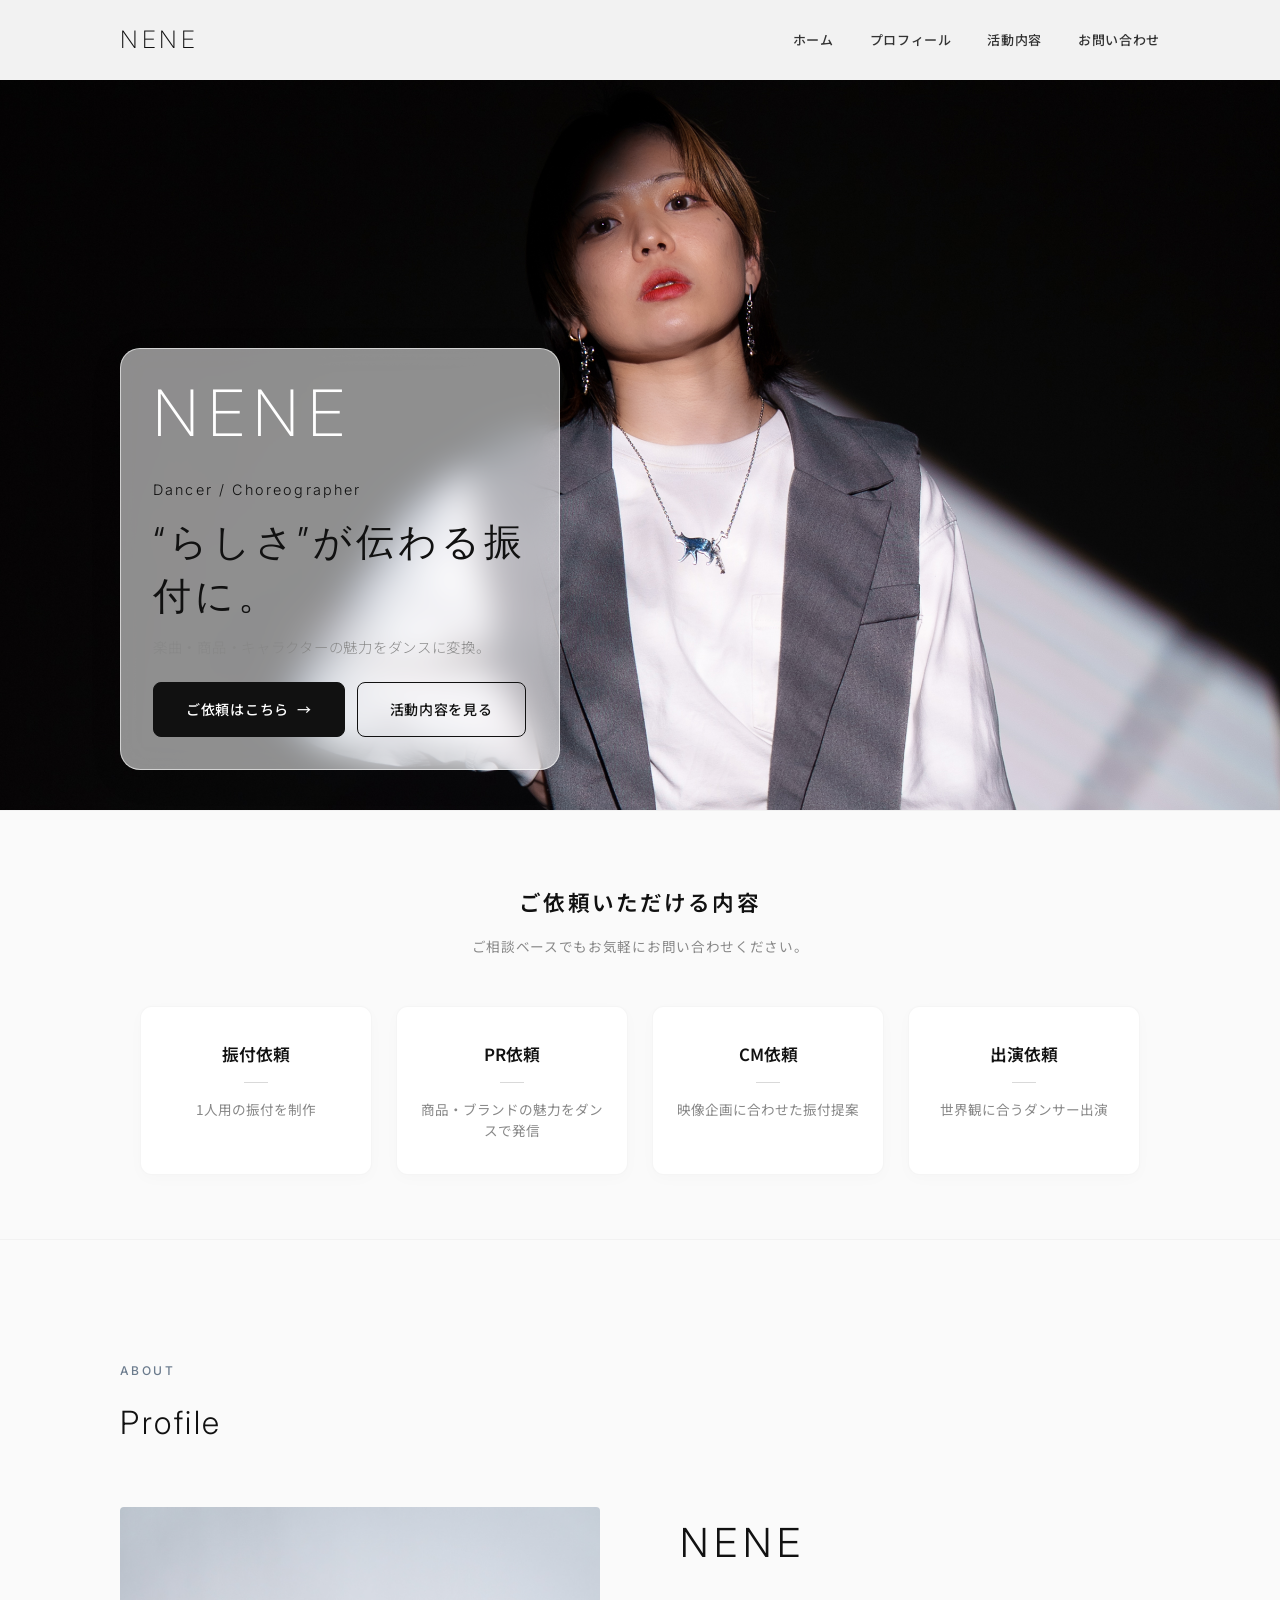
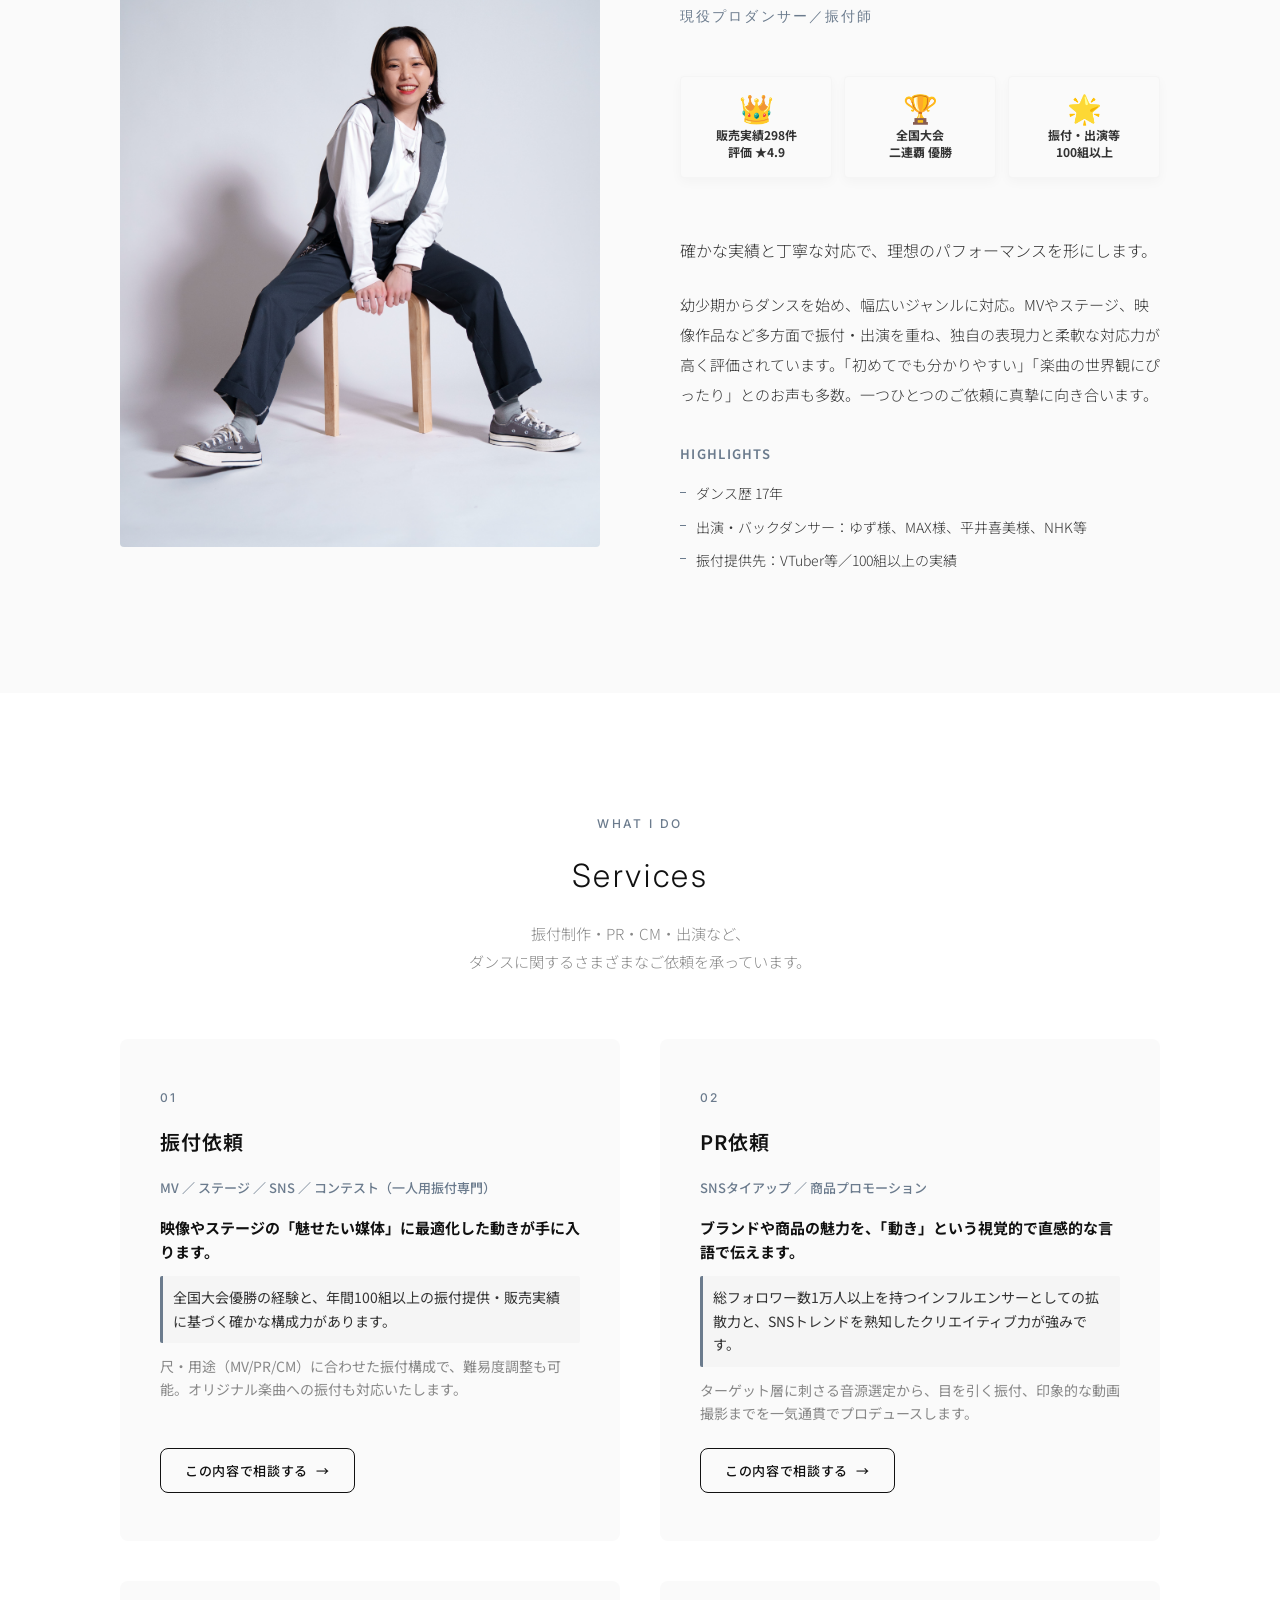
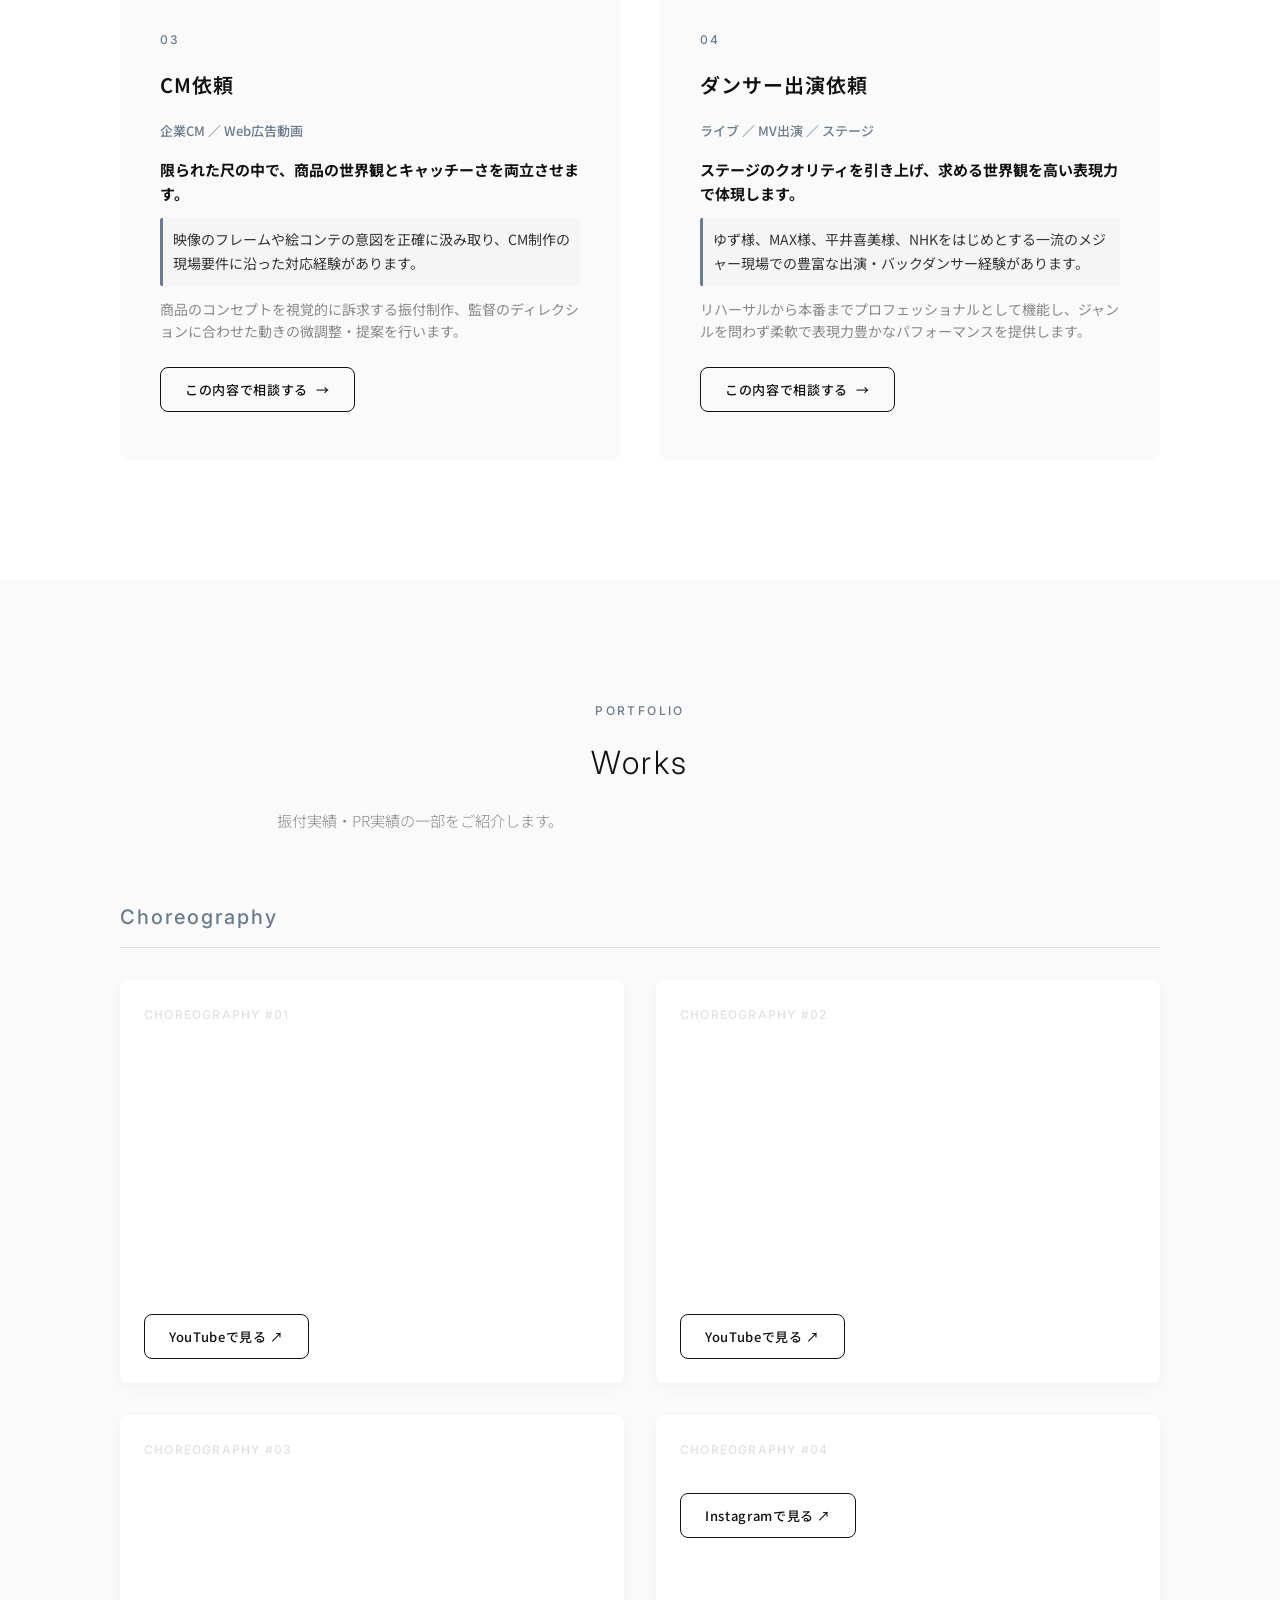
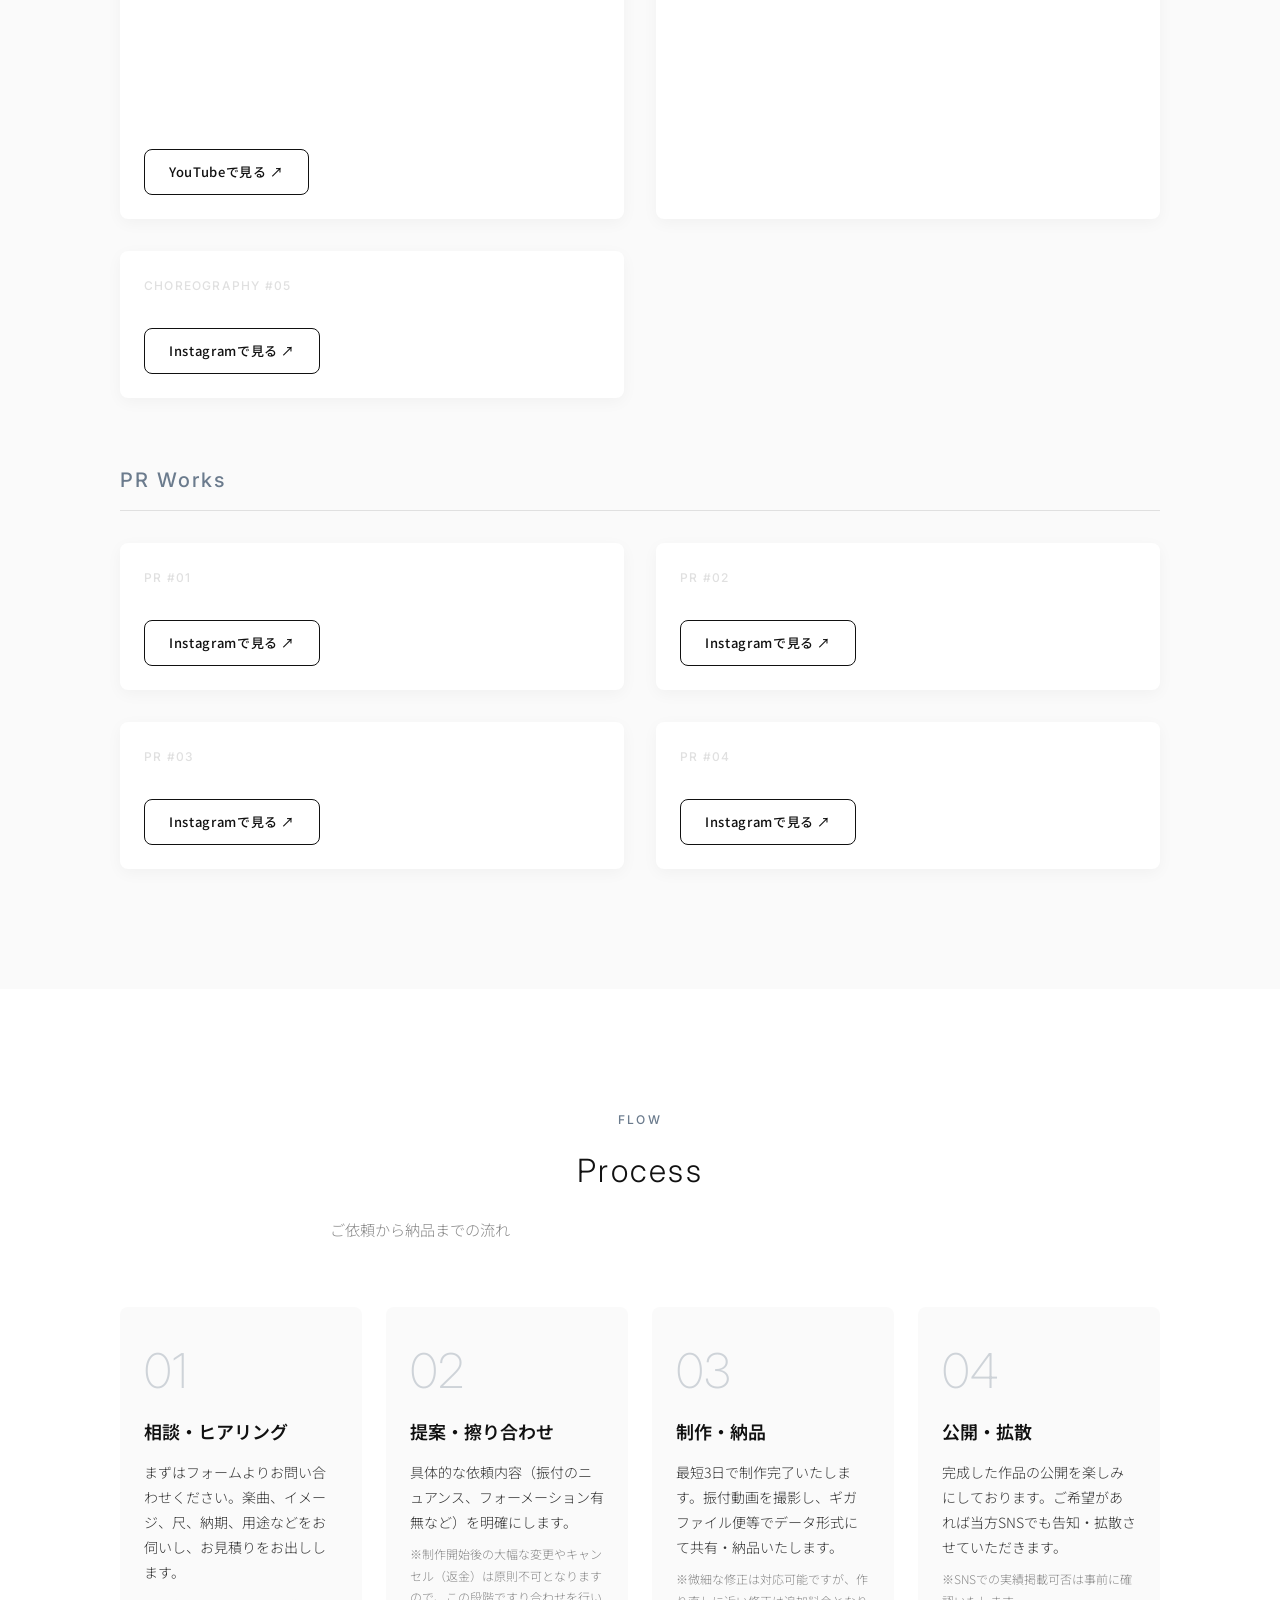
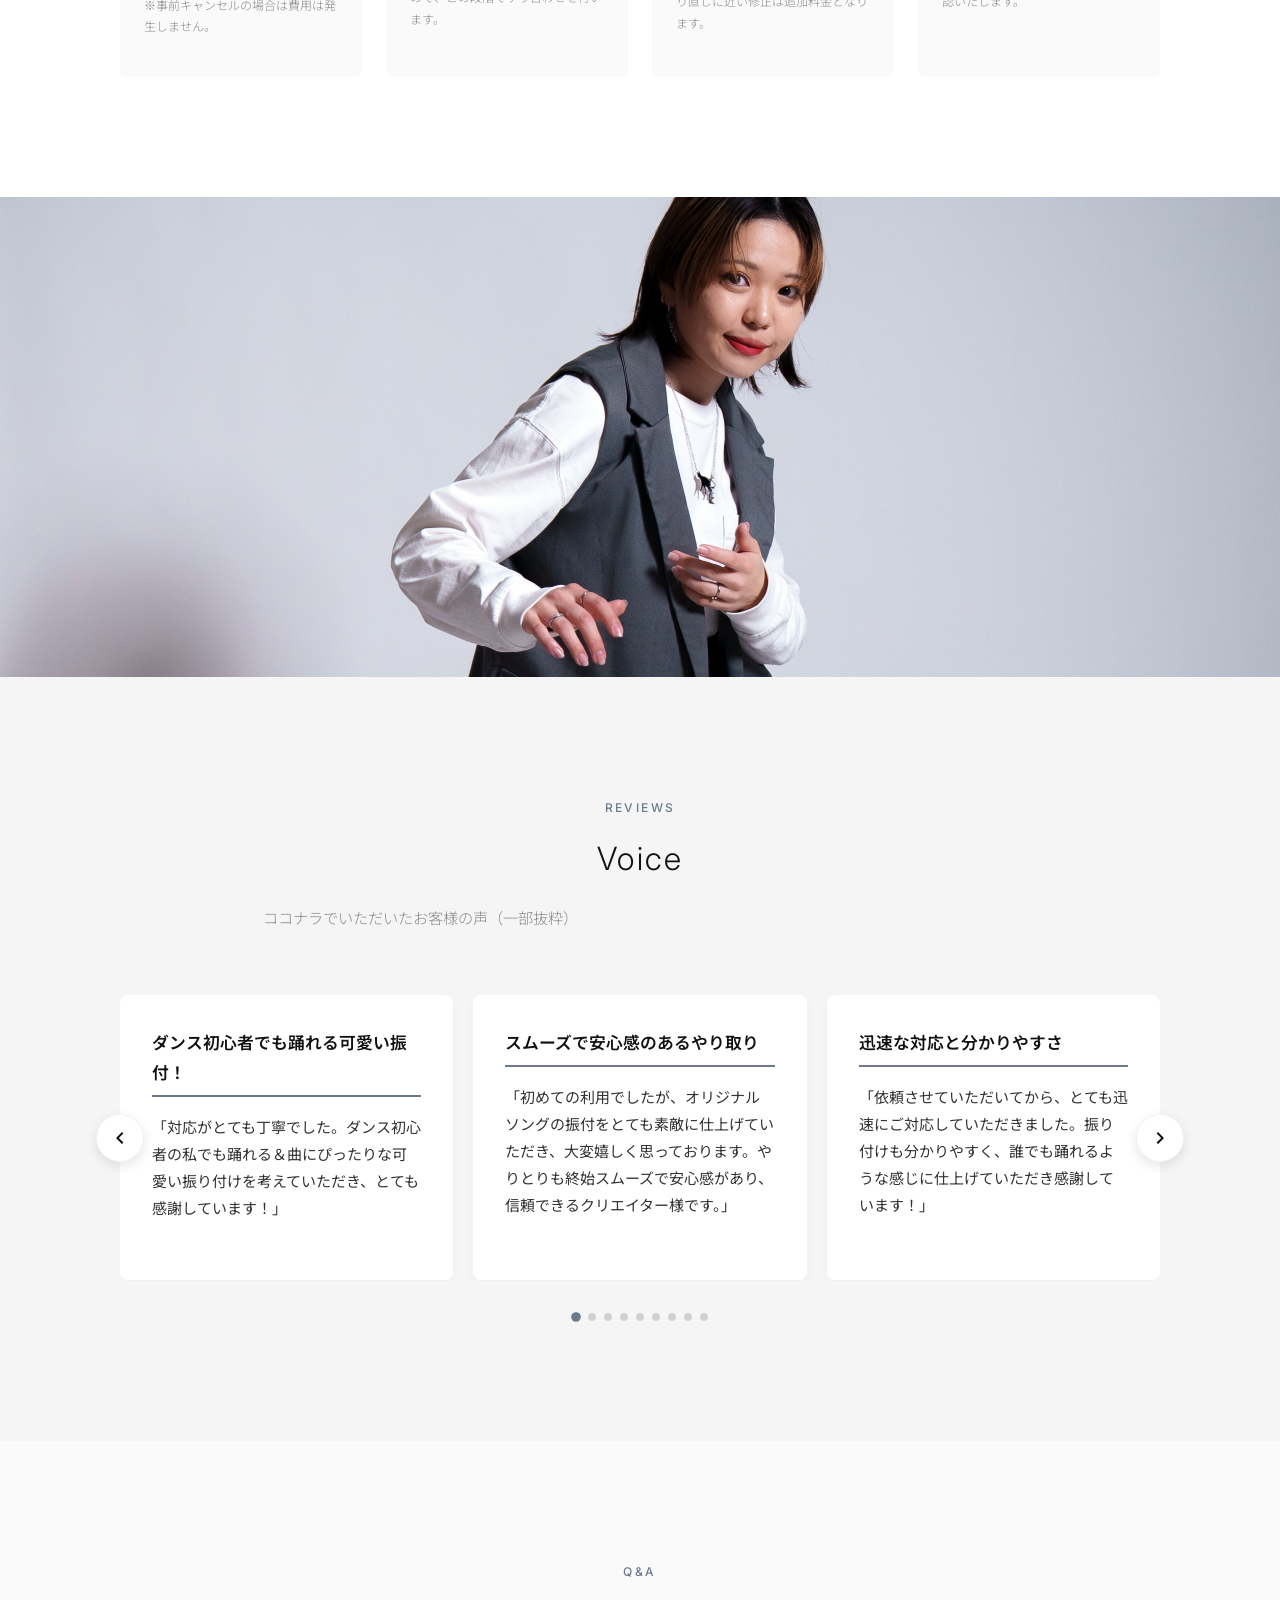
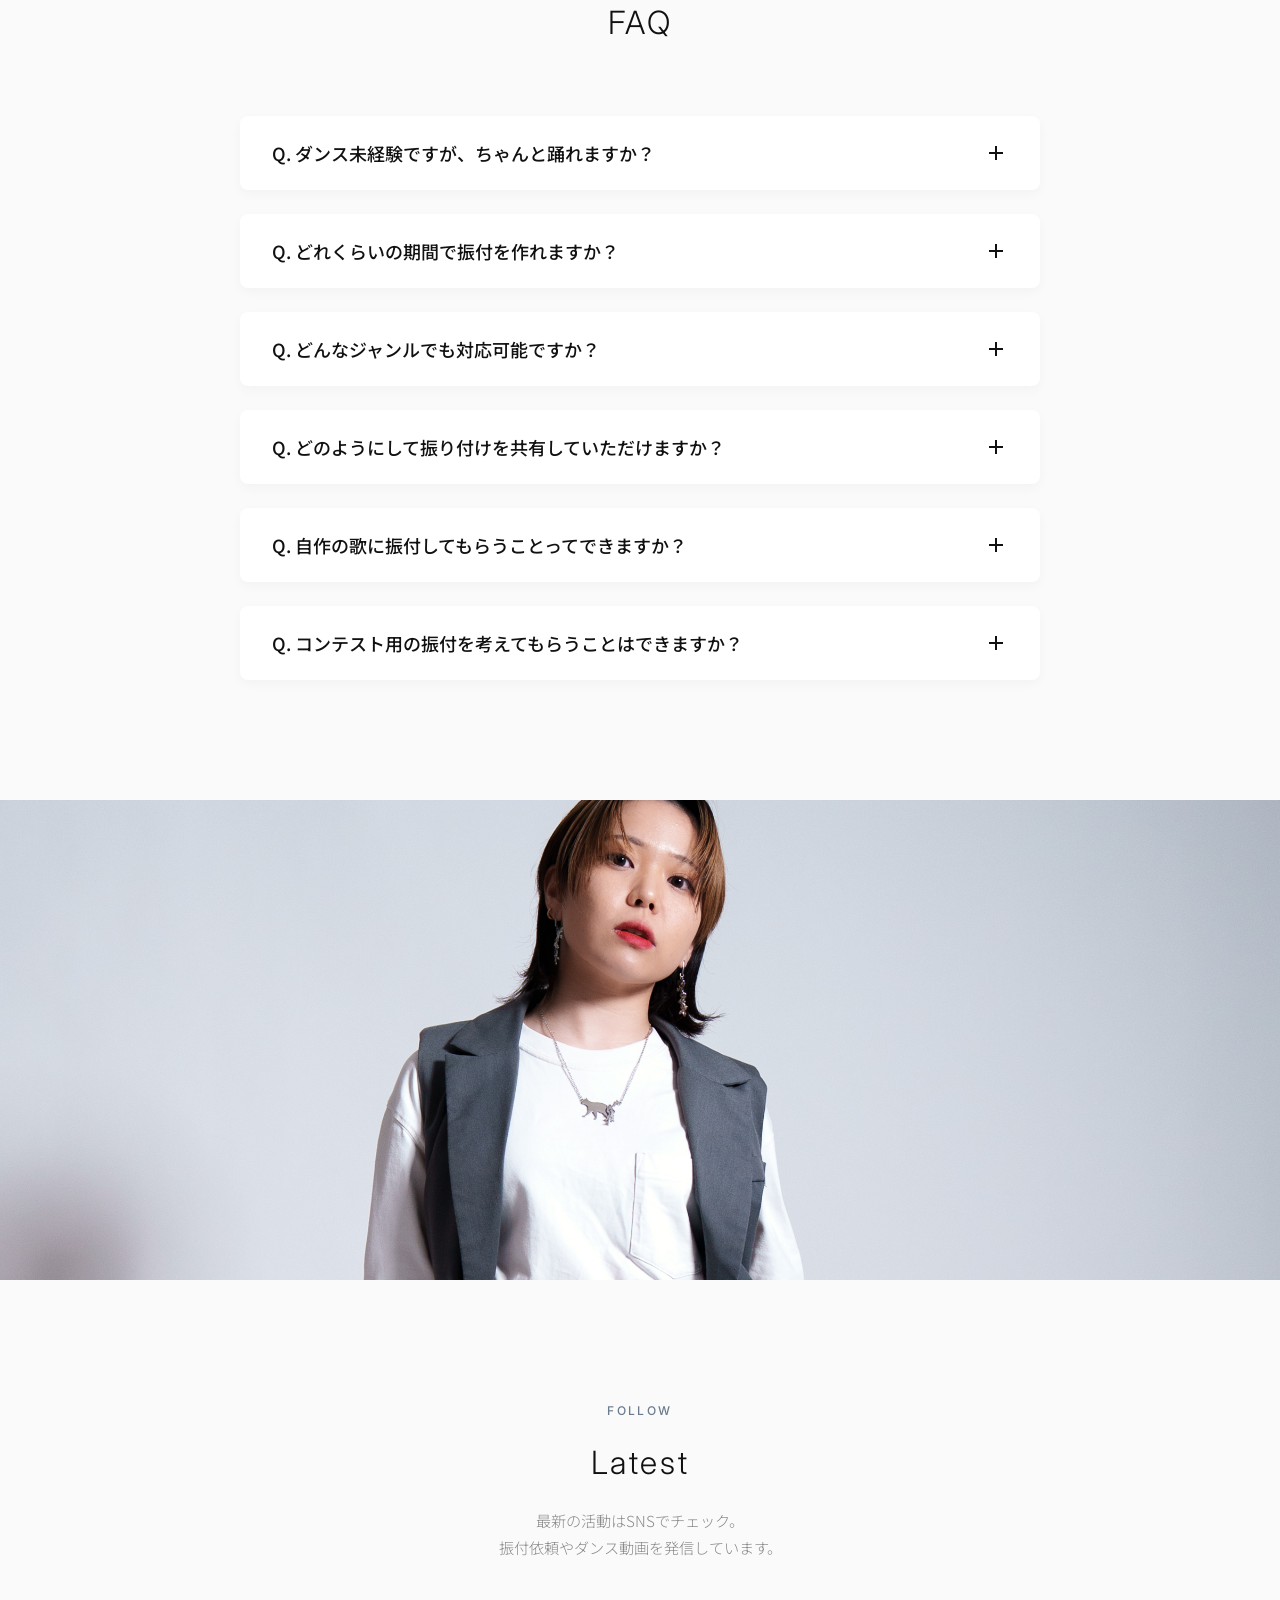
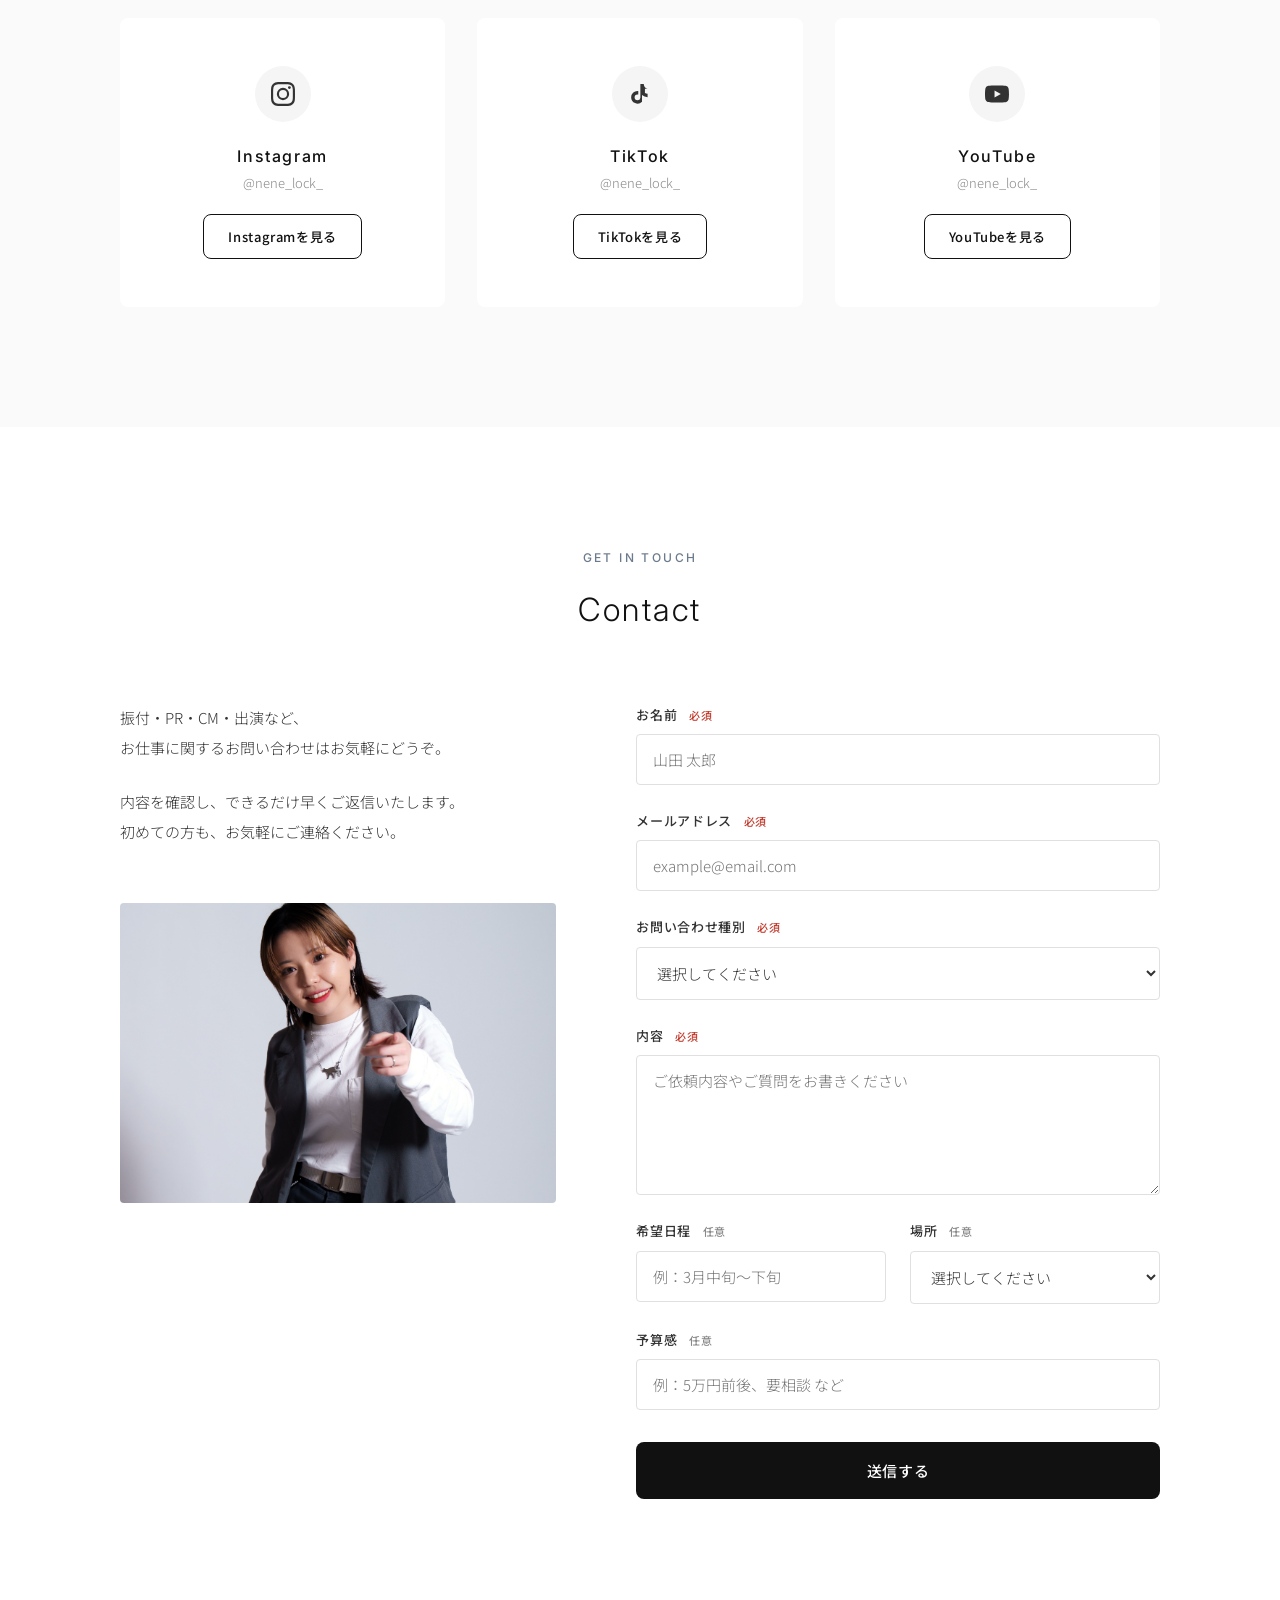
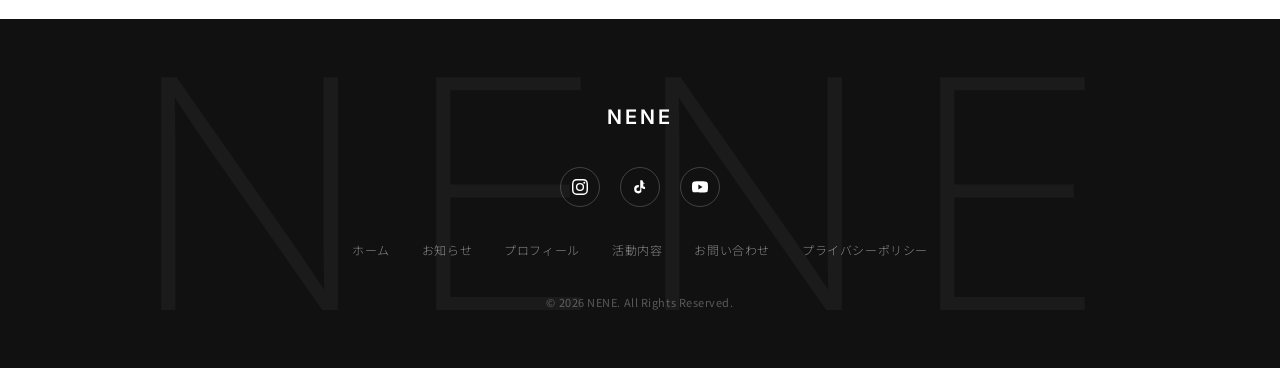
==== index.html @ 234c53a7 "Add files via upload" ====
<!DOCTYPE html>
<html lang="ja">

<head>
  <meta charset="UTF-8">
  <meta name="viewport" content="width=device-width, initial-scale=1.0">
  <title>NENE — Dancer / Choreographer</title>
  <meta name="description" content="ダンサー・コレオグラファー NENE のオフィシャルサイト。振付・PR・CM・出演のご依頼はこちらから。">

  <!-- OGP -->
  <meta property="og:title" content="NENE — Dancer / Choreographer">
  <meta property="og:description" content="ダンサー・コレオグラファー NENE のオフィシャルサイト。振付・PR・CM・出演のご依頼はこちらから。">
  <meta property="og:type" content="website">
  <meta property="og:image" content="写真/IMG_7297.JPG">

  <!-- Stylesheet -->
  <link rel="stylesheet" href="style.css">
</head>

<body>

  <!-- ============================================================
       HEADER
       ============================================================ -->
  <header class="header" id="header">
    <div class="header-inner">
      <a href="#home" class="header-logo"><span class="nene-logo">NENE</span></a>
      <nav class="header-nav" id="headerNav">
        <a href="#home">ホーム</a>
        <a href="#profile">プロフィール</a>
        <a href="#services">活動内容</a>
        <a href="#contact">お問い合わせ</a>
      </nav>
      <button class="hamburger" id="hamburger" aria-label="メニューを開く">
        <span></span>
        <span></span>
        <span></span>
      </button>
    </div>
  </header>

  <!-- Mobile Menu -->
  <div class="mobile-menu" id="mobileMenu">
    <a href="#home" class="mobile-menu-link">Home</a>
    <a href="#profile" class="mobile-menu-link">Profile</a>
    <a href="#services" class="mobile-menu-link">Services</a>
    <a href="#contact" class="mobile-menu-link">Contact</a>
    <div class="mobile-menu-sns">
      <a href="https://www.instagram.com/nene_lock_/" target="_blank" rel="noopener noreferrer" aria-label="Instagram">
        <svg viewBox="0 0 24 24" width="20" height="20" fill="currentColor">
          <path
            d="M12 2.163c3.204 0 3.584.012 4.85.07 3.252.148 4.771 1.691 4.919 4.919.058 1.265.069 1.645.069 4.849 0 3.205-.012 3.584-.069 4.849-.149 3.225-1.664 4.771-4.919 4.919-1.266.058-1.644.07-4.85.07-3.204 0-3.584-.012-4.849-.07-3.26-.149-4.771-1.699-4.919-4.92-.058-1.265-.07-1.644-.07-4.849 0-3.204.013-3.583.07-4.849.149-3.227 1.664-4.771 4.919-4.919 1.266-.057 1.645-.069 4.849-.069zM12 0C8.741 0 8.333.014 7.053.072 2.695.272.273 2.69.073 7.052.014 8.333 0 8.741 0 12c0 3.259.014 3.668.072 4.948.2 4.358 2.618 6.78 6.98 6.98C8.333 23.986 8.741 24 12 24c3.259 0 3.668-.014 4.948-.072 4.354-.2 6.782-2.618 6.979-6.98.059-1.28.073-1.689.073-4.948 0-3.259-.014-3.667-.072-4.947-.196-4.354-2.617-6.78-6.979-6.98C15.668.014 15.259 0 12 0zm0 5.838a6.162 6.162 0 100 12.324 6.162 6.162 0 000-12.324zM12 16a4 4 0 110-8 4 4 0 010 8zm6.406-11.845a1.44 1.44 0 100 2.881 1.44 1.44 0 000-2.881z" />
        </svg>
      </a>
      <a href="https://www.tiktok.com/@nene_lock_" target="_blank" rel="noopener noreferrer" aria-label="TikTok">
        <svg viewBox="0 0 24 24" width="20" height="20" fill="currentColor">
          <path
            d="M19.59 6.69a4.83 4.83 0 01-3.77-4.25V2h-3.45v13.67a2.89 2.89 0 01-2.88 2.5 2.89 2.89 0 01-2.89-2.89 2.89 2.89 0 012.89-2.89c.28 0 .54.04.79.1v-3.51a6.37 6.37 0 00-.79-.05A6.34 6.34 0 003.15 15.2a6.34 6.34 0 0010.86 4.48V13a8.28 8.28 0 005.58 2.16v-3.45a4.85 4.85 0 01-2.65-.78v-4.24h2.65z" />
        </svg>
      </a>
      <a href="https://www.youtube.com/@nene_lock_/videos" target="_blank" rel="noopener noreferrer"
        aria-label="YouTube">
        <svg viewBox="0 0 24 24" width="20" height="20" fill="currentColor">
          <path
            d="M23.498 6.186a3.016 3.016 0 00-2.122-2.136C19.505 3.545 12 3.545 12 3.545s-7.505 0-9.377.505A3.017 3.017 0 00.502 6.186C0 8.07 0 12 0 12s0 3.93.502 5.814a3.016 3.016 0 002.122 2.136c1.871.505 9.376.505 9.376.505s7.505 0 9.377-.505a3.015 3.015 0 002.122-2.136C24 15.93 24 12 24 12s0-3.93-.502-5.814zM9.545 15.568V8.432L15.818 12l-6.273 3.568z" />
        </svg>
      </a>
    </div>
  </div>

  <!-- ============================================================
       HERO
       ============================================================ -->
  <section class="hero" id="home">
    <div class="hero-bg" id="heroSlideshow">
      <img src="写真/hero/hero-01.jpg" alt="NENE" loading="eager" class="hero-slide is-active">
      <img src="写真/hero/hero-02.jpg" alt="NENE" loading="lazy" class="hero-slide">
      <img src="写真/hero/hero-03.jpg" alt="NENE" loading="lazy" class="hero-slide">
      <img src="写真/hero/hero-04.jpg" alt="NENE" loading="lazy" class="hero-slide">
      <img src="写真/hero/hero-05.jpg" alt="NENE" loading="lazy" class="hero-slide">
      <img src="写真/hero/hero-06.jpg" alt="NENE" loading="lazy" class="hero-slide">
      <img src="写真/hero/hero-07.jpg" alt="NENE" loading="lazy" class="hero-slide">
    </div>
    <div class="hero-overlay"></div>
    <div class="hero-content">
      <div class="hero-plate fade-in">
        <div class="hero-logo-wrapper"><span class="nene-logo hero-logo-text">NENE</span></div>
        <p class="hero-sub">Dancer / Choreographer</p>
        <h1 class="hero-catch">“らしさ”が伝わる振付に。</h1>
        <p class="hero-sub-copy">楽曲・商品・キャラクターの魅力をダンスに変換。</p>
        <div class="hero-cta">
          <a href="#contact" class="btn btn-hero-main btn-arrow">ご依頼はこちら</a>
          <a href="#services" class="btn btn-hero-sub">活動内容を見る</a>
        </div>
      </div>
    </div>
  </section>

  <!-- ============================================================
  <!-- ============================================================
       QUICK REQUESTS
       ============================================================ -->
  <section class="quick-requests" id="quick-requests">
    <div class="container fade-in">
      <div class="quick-requests-header">
        <h2 class="quick-requests-title">ご依頼いただける内容</h2>
        <p class="quick-requests-sub">ご相談ベースでもお気軽にお問い合わせください。</p>
      </div>
      <div class="quick-requests-grid">
        <div class="quick-req-item">
          <span class="quick-req-label">振付依頼</span>
          <span class="quick-req-desc">1人用の振付を制作</span>
        </div>
        <div class="quick-req-item">
          <span class="quick-req-label">PR依頼</span>
          <span class="quick-req-desc">商品・ブランドの魅力をダンスで発信</span>
        </div>
        <div class="quick-req-item">
          <span class="quick-req-label">CM依頼</span>
          <span class="quick-req-desc">映像企画に合わせた振付提案</span>
        </div>
        <div class="quick-req-item">
          <span class="quick-req-label">出演依頼</span>
          <span class="quick-req-desc">世界観に合うダンサー出演</span>
        </div>
      </div>
    </div>
  </section>

  <!-- ============================================================
       PROFILE
       ============================================================ -->
  <section class="profile" id="profile">
    <div class="container">
      <div class="fade-in">
        <p class="section-label">About</p>
        <h2 class="section-title">Profile</h2>
      </div>

      <div class="profile-grid">
        <div class="profile-image fade-in">
          <img src="写真/fixed/profile.jpg" alt="NENE portrait" loading="lazy">
        </div>
        <div class="profile-info fade-in">
          <h3 class="profile-name">NENE</h3>
          <p class="profile-title">現役プロダンサー／振付師</p>

          <div class="profile-badges fade-in">
            <div class="profile-badge">
              <span class="badge-icon">👑</span>
              <span class="badge-text">販売実績298件<br>評価 ★4.9</span>
            </div>
            <div class="profile-badge">
              <span class="badge-icon">🏆</span>
              <span class="badge-text">全国大会<br>二連覇 優勝</span>
            </div>
            <div class="profile-badge">
              <span class="badge-icon">🌟</span>
              <span class="badge-text">振付・出演等<br>100組以上</span>
            </div>
          </div>

          <p class="profile-summary">
            確かな実績と丁寧な対応で、理想のパフォーマンスを形にします。
          </p>

          <p class="profile-detail">
            幼少期からダンスを始め、幅広いジャンルに対応。MVやステージ、映像作品など多方面で振付・出演を重ね、独自の表現力と柔軟な対応力が高く評価されています。「初めてでも分かりやすい」「楽曲の世界観にぴったり」とのお声も多数。一つひとつのご依頼に真摯に向き合います。
          </p>

          <div class="profile-highlights">
            <h4>Highlights</h4>
            <ul>
              <li>ダンス歴 17年</li>
              <li>出演・バックダンサー：ゆず様、MAX様、平井喜美様、NHK等</li>
              <li>振付提供先：VTuber等／100組以上の実績</li>
            </ul>
          </div>
        </div>
      </div>
    </div>
  </section>


  <!-- ============================================================
       SERVICES / WORKS
       ============================================================ -->
  <section class="services" id="services">
    <div class="container">
      <div class="services-header fade-in">
        <p class="section-label">What I Do</p>
        <h2 class="section-title">Services</h2>
        <p class="section-subtitle">
          振付制作・PR・CM・出演など、<br>ダンスに関するさまざまなご依頼を承っています。
        </p>
      </div>

      <div class="services-grid">
        <!-- Service 1: Choreography -->
        <div class="service-card fade-in">
          <span class="service-number">01</span>
          <h3 class="service-name">振付依頼</h3>
          <p class="service-target">MV ／ ステージ ／ SNS ／ コンテスト（一人用振付専門）</p>
          <div class="service-desc-layers">
            <p class="layer-benefit"><strong>映像やステージの「魅せたい媒体」に最適化した動きが手に入ります。</strong></p>
            <p class="layer-rationale">全国大会優勝の経験と、年間100組以上の振付提供・販売実績に基づく確かな構成力があります。</p>
            <p class="layer-specifics">尺・用途（MV/PR/CM）に合わせた振付構成で、難易度調整も可能。オリジナル楽曲への振付も対応いたします。</p>
          </div>
          <a href="#contact" class="btn btn-outline btn-sm btn-arrow" data-service="振付依頼">この内容で相談する</a>
        </div>

        <!-- Service 2: PR -->
        <div class="service-card fade-in">
          <span class="service-number">02</span>
          <h3 class="service-name">PR依頼</h3>
          <p class="service-target">SNSタイアップ ／ 商品プロモーション</p>
          <div class="service-desc-layers">
            <p class="layer-benefit"><strong>ブランドや商品の魅力を、「動き」という視覚的で直感的な言語で伝えます。</strong></p>
            <p class="layer-rationale">総フォロワー数1万人以上を持つインフルエンサーとしての拡散力と、SNSトレンドを熟知したクリエイティブ力が強みです。</p>
            <p class="layer-specifics">ターゲット層に刺さる音源選定から、目を引く振付、印象的な動画撮影までを一気通貫でプロデュースします。</p>
          </div>
          <a href="#contact" class="btn btn-outline btn-sm btn-arrow" data-service="PR依頼">この内容で相談する</a>
        </div>

        <!-- Service 3: Commercial -->
        <div class="service-card fade-in">
          <span class="service-number">03</span>
          <h3 class="service-name">CM依頼</h3>
          <p class="service-target">企業CM ／ Web広告動画</p>
          <div class="service-desc-layers">
            <p class="layer-benefit"><strong>限られた尺の中で、商品の世界観とキャッチーさを両立させます。</strong></p>
            <p class="layer-rationale">映像のフレームや絵コンテの意図を正確に汲み取り、CM制作の現場要件に沿った対応経験があります。</p>
            <p class="layer-specifics">商品のコンセプトを視覚的に訴求する振付制作、監督のディレクションに合わせた動きの微調整・提案を行います。</p>
          </div>
          <a href="#contact" class="btn btn-outline btn-sm btn-arrow" data-service="CM依頼">この内容で相談する</a>
        </div>

        <!-- Service 4: Dancer / Team -->
        <div class="service-card fade-in">
          <span class="service-number">04</span>
          <h3 class="service-name">ダンサー出演依頼</h3>
          <p class="service-target">ライブ ／ MV出演 ／ ステージ</p>
          <div class="service-desc-layers">
            <p class="layer-benefit"><strong>ステージのクオリティを引き上げ、求める世界観を高い表現力で体現します。</strong></p>
            <p class="layer-rationale">ゆず様、MAX様、平井喜美様、NHKをはじめとする一流のメジャー現場での豊富な出演・バックダンサー経験があります。</p>
            <p class="layer-specifics">リハーサルから本番までプロフェッショナルとして機能し、ジャンルを問わず柔軟で表現力豊かなパフォーマンスを提供します。</p>
          </div>
          <a href="#contact" class="btn btn-outline btn-sm btn-arrow" data-service="ダンサー出演依頼">この内容で相談する</a>
        </div>
      </div>
  </section>

  <!-- ============================================================
       WORKS (実績)
       ============================================================ -->
  <section class="works" id="works">
    <div class="container">
      <div class="works-header fade-in">
        <p class="section-label">Portfolio</p>
        <h2 class="section-title">Works</h2>
        <p class="section-subtitle">振付実績・PR実績の一部をご紹介します。</p>
      </div>

      <!-- 振付実績 (Choreography) -->
      <div class="works-category fade-in">
        <h3 class="works-category-title">Choreography</h3>
        <div class="works-grid">

          <!-- YouTube #1 -->
          <div class="works-card">
            <span class="works-label">Choreography #01</span>
            <div class="works-embed works-embed-yt">
              <iframe src="https://www.youtube.com/embed/xOxJtlqkKCI" title="振付実績 #01" frameborder="0" allow="accelerometer; autoplay; clipboard-write; encrypted-media; gyroscope; picture-in-picture" allowfullscreen loading="lazy"></iframe>
            </div>
            <a href="https://youtu.be/xOxJtlqkKCI?si=HpGwvGbo6FuzoHeR" target="_blank" rel="noopener noreferrer" class="btn btn-outline btn-sm">YouTubeで見る ↗</a>
          </div>

          <!-- YouTube #2 -->
          <div class="works-card">
            <span class="works-label">Choreography #02</span>
            <div class="works-embed works-embed-yt">
              <iframe src="https://www.youtube.com/embed/Csf4BjTCCMw" title="振付実績 #02" frameborder="0" allow="accelerometer; autoplay; clipboard-write; encrypted-media; gyroscope; picture-in-picture" allowfullscreen loading="lazy"></iframe>
            </div>
            <a href="https://youtu.be/Csf4BjTCCMw?si=4V5yrngmpe4P1FXb" target="_blank" rel="noopener noreferrer" class="btn btn-outline btn-sm">YouTubeで見る ↗</a>
          </div>

          <!-- YouTube #3 -->
          <div class="works-card">
            <span class="works-label">Choreography #03</span>
            <div class="works-embed works-embed-yt">
              <iframe src="https://www.youtube.com/embed/iagQCROB76g" title="振付実績 #03" frameborder="0" allow="accelerometer; autoplay; clipboard-write; encrypted-media; gyroscope; picture-in-picture" allowfullscreen loading="lazy"></iframe>
            </div>
            <a href="https://www.youtube.com/watch?v=iagQCROB76g" target="_blank" rel="noopener noreferrer" class="btn btn-outline btn-sm">YouTubeで見る ↗</a>
          </div>

          <!-- Instagram Reel #1 -->
          <div class="works-card">
            <span class="works-label">Choreography #04</span>
            <div class="works-embed works-embed-ig">
              <blockquote class="instagram-media" data-instgrm-permalink="https://www.instagram.com/reels/DU_LUDyiewB/" data-instgrm-version="14" style="max-width:540px; width:100%;">
                <a href="https://www.instagram.com/reels/DU_LUDyiewB/"></a>
              </blockquote>
            </div>
            <a href="https://www.instagram.com/reels/DU_LUDyiewB/" target="_blank" rel="noopener noreferrer" class="btn btn-outline btn-sm">Instagramで見る ↗</a>
          </div>

          <!-- Instagram Reel #2 -->
          <div class="works-card">
            <span class="works-label">Choreography #05</span>
            <div class="works-embed works-embed-ig">
              <blockquote class="instagram-media" data-instgrm-permalink="https://www.instagram.com/reels/DCgjMVsT45K/" data-instgrm-version="14" style="max-width:540px; width:100%;">
                <a href="https://www.instagram.com/reels/DCgjMVsT45K/"></a>
              </blockquote>
            </div>
            <a href="https://www.instagram.com/reels/DCgjMVsT45K/" target="_blank" rel="noopener noreferrer" class="btn btn-outline btn-sm">Instagramで見る ↗</a>
          </div>

        </div>
      </div>

      <!-- PR実績 (PR Works) -->
      <div class="works-category fade-in">
        <h3 class="works-category-title">PR Works</h3>
        <div class="works-grid">

          <!-- PR IG #1 -->
          <div class="works-card">
            <span class="works-label">PR #01</span>
            <div class="works-embed works-embed-ig">
              <blockquote class="instagram-media" data-instgrm-permalink="https://www.instagram.com/reels/DL1IF7Iz0f_/" data-instgrm-version="14" style="max-width:540px; width:100%;">
                <a href="https://www.instagram.com/reels/DL1IF7Iz0f_/"></a>
              </blockquote>
            </div>
            <a href="https://www.instagram.com/reels/DL1IF7Iz0f_/" target="_blank" rel="noopener noreferrer" class="btn btn-outline btn-sm">Instagramで見る ↗</a>
          </div>

          <!-- PR IG #2 -->
          <div class="works-card">
            <span class="works-label">PR #02</span>
            <div class="works-embed works-embed-ig">
              <blockquote class="instagram-media" data-instgrm-permalink="https://www.instagram.com/p/DRmJO9FiaKw/" data-instgrm-version="14" style="max-width:540px; width:100%;">
                <a href="https://www.instagram.com/p/DRmJO9FiaKw/"></a>
              </blockquote>
            </div>
            <a href="https://www.instagram.com/p/DRmJO9FiaKw/" target="_blank" rel="noopener noreferrer" class="btn btn-outline btn-sm">Instagramで見る ↗</a>
          </div>

          <!-- PR IG #3 -->
          <div class="works-card">
            <span class="works-label">PR #03</span>
            <div class="works-embed works-embed-ig">
              <blockquote class="instagram-media" data-instgrm-permalink="https://www.instagram.com/p/DQ6hiFNidvi/" data-instgrm-version="14" style="max-width:540px; width:100%;">
                <a href="https://www.instagram.com/p/DQ6hiFNidvi/"></a>
              </blockquote>
            </div>
            <a href="https://www.instagram.com/p/DQ6hiFNidvi/" target="_blank" rel="noopener noreferrer" class="btn btn-outline btn-sm">Instagramで見る ↗</a>
          </div>

          <!-- PR IG #4 -->
          <div class="works-card">
            <span class="works-label">PR #04</span>
            <div class="works-embed works-embed-ig">
              <blockquote class="instagram-media" data-instgrm-permalink="https://www.instagram.com/p/DHJIjibTIIt/" data-instgrm-version="14" style="max-width:540px; width:100%;">
                <a href="https://www.instagram.com/p/DHJIjibTIIt/"></a>
              </blockquote>
            </div>
            <a href="https://www.instagram.com/p/DHJIjibTIIt/" target="_blank" rel="noopener noreferrer" class="btn btn-outline btn-sm">Instagramで見る ↗</a>
          </div>

        </div>
      </div>
    </div>
  </section>

  <!-- ============================================================
       PROCESS (依頼の流れ)
       ============================================================ -->
  <section class="process" id="process">
    <div class="container">
      <div class="process-header fade-in">
        <p class="section-label">Flow</p>
        <h2 class="section-title">Process</h2>
        <p class="section-subtitle">ご依頼から納品までの流れ</p>
      </div>

      <div class="process-grid fade-in">
        <div class="process-step">
          <div class="process-number">01</div>
          <h3 class="process-name">相談・ヒアリング</h3>
          <p class="process-desc">
            まずはフォームよりお問い合わせください。楽曲、イメージ、尺、納期、用途などをお伺いし、お見積りをお出しします。<br>
            <span style="font-size:0.75rem; color:#888; display:block; margin-top:8px;">※事前キャンセルの場合は費用は発生しません。</span>
          </p>
        </div>
        <div class="process-step">
          <div class="process-number">02</div>
          <h3 class="process-name">提案・擦り合わせ</h3>
          <p class="process-desc">
            具体的な依頼内容（振付のニュアンス、フォーメーション有無など）を明確にします。<br>
            <span
              style="font-size:0.75rem; color:#888; display:block; margin-top:8px;">※制作開始後の大幅な変更やキャンセル（返金）は原則不可となりますので、この段階ですり合わせを行います。</span>
          </p>
        </div>
        <div class="process-step">
          <div class="process-number">03</div>
          <h3 class="process-name">制作・納品</h3>
          <p class="process-desc">
            最短3日で制作完了いたします。振付動画を撮影し、ギガファイル便等でデータ形式にて共有・納品いたします。<br>
            <span
              style="font-size:0.75rem; color:#888; display:block; margin-top:8px;">※微細な修正は対応可能ですが、作り直しに近い修正は追加料金となります。</span>
          </p>
        </div>
        <div class="process-step">
          <div class="process-number">04</div>
          <h3 class="process-name">公開・拡散</h3>
          <p class="process-desc">
            完成した作品の公開を楽しみにしております。ご希望があれば当方SNSでも告知・拡散させていただきます。<br>
            <span style="font-size:0.75rem; color:#888; display:block; margin-top:8px;">※SNSでの実績掲載可否は事前に確認いたします。</span>
          </p>
        </div>
      </div>
    </div>
  </section>

  <!-- Visual Break 1 -->
  <div class="visual-break">
    <img src="写真/fixed/visual-01.jpg" alt="NENE portrait" loading="lazy">
  </div>

  <!-- ============================================================
       VOICE (お客様の声)
       ============================================================ -->
  <section class="voice" id="voice">
    <div class="container">
      <div class="voice-header fade-in">
        <p class="section-label">Reviews</p>
        <h2 class="section-title">Voice</h2>
        <p class="section-subtitle">ココナラでいただいたお客様の声（一部抜粋）</p>
      </div>

      <div class="voice-carousel fade-in">
        <div class="voice-track-container">
          <div class="voice-track" id="voiceTrack">
            <!-- Review 1 -->
            <div class="voice-card">
              <h4 class="voice-catch">ダンス初心者でも踊れる可愛い振付！</h4>
              <p class="voice-text">「対応がとても丁寧でした。ダンス初心者の私でも踊れる＆曲にぴったりな可愛い振り付けを考えていただき、とても感謝しています！」</p>
            </div>
            <!-- Review 2 -->
            <div class="voice-card">
              <h4 class="voice-catch">スムーズで安心感のあるやり取り</h4>
              <p class="voice-text">
                「初めての利用でしたが、オリジナルソングの振付をとても素敵に仕上げていただき、大変嬉しく思っております。やりとりも終始スムーズで安心感があり、信頼できるクリエイター様です。」</p>
            </div>
            <!-- Review 3 -->
            <div class="voice-card">
              <h4 class="voice-catch">迅速な対応と分かりやすさ</h4>
              <p class="voice-text">「依頼させていただいてから、とても迅速にご対応していただきました。振り付けも分かりやすく、誰でも踊れるような感じに仕上げていただき感謝しています！」</p>
            </div>
            <!-- Review 4 -->
            <div class="voice-card">
              <h4 class="voice-catch">楽曲や衣装まで考慮した丁寧な制作</h4>
              <p class="voice-text">「楽曲や衣装まで丁寧に考慮した、とても素敵な振り付けを制作していただきました。解説が分かりやすく、ダンス初心者でも安心して練習できる内容で、とても助かりました。」
              </p>
            </div>
            <!-- Review 5 -->
            <div class="voice-card">
              <h4 class="voice-catch">親身な対応で安心できました</h4>
              <p class="voice-text">「相談から丁寧に対応いただき、とても親身になってくださり安心してお願いできました。またぜひよろしくお願いします。」</p>
            </div>
            <!-- Review 6 -->
            <div class="voice-card">
              <h4 class="voice-catch">迅速かつ可愛い振り付け</h4>
              <p class="voice-text">「迅速かつ丁寧に、かわいい振り付けを考えてくださりました！」</p>
            </div>
            <!-- Review 7 -->
            <div class="voice-card">
              <h4 class="voice-catch">細かい要望にも見事に対応！</h4>
              <p class="voice-text">「こちらの細かい要求に見事に応えていただきました！イメージ通り、あるいはそれ以上の素晴らしい表現力でご対応いただき感動いたしました。」</p>
            </div>
            <!-- Review 8 -->
            <div class="voice-card">
              <h4 class="voice-catch">期待以上の素晴らしい作品</h4>
              <p class="voice-text">「大満足です✨コメントのやりとりもスムーズで、振り付けの要望も親身に聞いてくださり、こちらの期待以上の振り付けをつくってくださいました。」</p>
            </div>
            <!-- Review 9 -->
            <div class="voice-card">
              <h4 class="voice-catch">歌詞に寄り添う親身なダンサー</h4>
              <p class="voice-text">「向き合ってくれるダンサーさんで、歌詞に合わせた振付を作って頂きました!ありがとうございます!☺️」</p>
            </div>
            <!-- Review 10 -->
            <div class="voice-card">
              <h4 class="voice-catch">予定より早い納品と分かりやすい解説</h4>
              <p class="voice-text">「納品が予定よりも早く完成しました。とてもカッコよく踊りやすい振り付けで解説も分かりやすかったです。ぜひまたお願いします。」</p>
            </div>
          </div>
        </div>

        <!-- Navigation Buttons -->
        <button class="voice-nav-btn prev" id="voicePrev" aria-label="前のレビューへ">
          <svg viewBox="0 0 24 24" width="24" height="24">
            <path fill="currentColor" d="M15.41 16.59L10.83 12l4.58-4.59L14 6l-6 6 6 6 1.41-1.41z" />
          </svg>
        </button>
        <button class="voice-nav-btn next" id="voiceNext" aria-label="次のレビューへ">
          <svg viewBox="0 0 24 24" width="24" height="24">
            <path fill="currentColor" d="M8.59 16.59L13.17 12 8.59 7.41 10 6l6 6-6 6-1.41-1.41z" />
          </svg>
        </button>

        <!-- Indicators -->
        <div class="voice-dots" id="voiceDots"></div>
      </div>
    </div>
  </section>





  <!-- ============================================================
       FAQ (よくある質問)
       ============================================================ -->
  <section class="faq" id="faq">
    <div class="container">
      <div class="faq-header fade-in">
        <p class="section-label">Q&A</p>
        <h2 class="section-title">FAQ</h2>
      </div>

      <div class="faq-list fade-in">
        <div class="faq-item">
          <button class="faq-q-btn" aria-expanded="false">
            <span class="faq-q-text">Q. ダンス未経験ですが、ちゃんと踊れますか？</span>
            <span class="faq-q-icon"></span>
          </button>
          <div class="faq-a-wrapper">
            <div class="faq-a-content">
              <p><strong>A. はい、ご安心ください。</strong><br>
                未経験の方でも踊りやすいよう難易度を調整し、丁寧に構成します。ご依頼時に「初心者向け」とお伝えください。</p>
              <a href="#contact" class="btn btn-outline btn-sm btn-arrow" data-service="振付依頼">振付の相談はこちら</a>
            </div>
          </div>
        </div>

        <div class="faq-item">
          <button class="faq-q-btn" aria-expanded="false">
            <span class="faq-q-text">Q. どれくらいの期間で振付を作れますか？</span>
            <span class="faq-q-icon"></span>
          </button>
          <div class="faq-a-wrapper">
            <div class="faq-a-content">
              <p><strong>A. 最短3日で納品可能です。</strong><br>
                お急ぎの場合は特急対応もご相談に乗ります。まずはご希望の納期をお知らせください。</p>
              <a href="#contact" class="btn btn-outline btn-sm btn-arrow" data-service="振付依頼">振付の相談はこちら</a>
            </div>
          </div>
        </div>

        <div class="faq-item">
          <button class="faq-q-btn" aria-expanded="false">
            <span class="faq-q-text">Q. どんなジャンルでも対応可能ですか？</span>
            <span class="faq-q-icon"></span>
          </button>
          <div class="faq-a-wrapper">
            <div class="faq-a-content">
              <p><strong>A. 幅広いジャンルに対応しております。</strong><br>
                Lock、Pop、HipHopをはじめ、アイドル向けやキャッチーなTikTok振付まで柔軟に制作可能です。ご希望のイメージ楽曲をお見せください。</p>
              <a href="#contact" class="btn btn-outline btn-sm btn-arrow" data-service="振付依頼">振付の相談はこちら</a>
            </div>
          </div>
        </div>

        <div class="faq-item">
          <button class="faq-q-btn" aria-expanded="false">
            <span class="faq-q-text">Q. どのようにして振り付けを共有していただけますか？</span>
            <span class="faq-q-icon"></span>
          </button>
          <div class="faq-a-wrapper">
            <div class="faq-a-content">
              <p><strong>A. データファイル（動画）でお渡しします。</strong><br>
                詳細な動きがわかるよう正面・背面の動画を撮影し、ギガファイル便などのURL形式で納品いたします。</p>
              <a href="#contact" class="btn btn-outline btn-sm btn-arrow" data-service="振付依頼">振付の相談はこちら</a>
            </div>
          </div>
        </div>

        <div class="faq-item">
          <button class="faq-q-btn" aria-expanded="false">
            <span class="faq-q-text">Q. 自作の歌に振付してもらうことってできますか？</span>
            <span class="faq-q-icon"></span>
          </button>
          <div class="faq-a-wrapper">
            <div class="faq-a-content">
              <p><strong>A. もちろんです。大歓迎です。</strong><br>
                オリジナル楽曲の歌詞や世界観を大切にし、想いを乗せた振付をご提案します。音源データをご用意ください。</p>
              <a href="#contact" class="btn btn-outline btn-sm btn-arrow" data-service="振付依頼">振付の相談はこちら</a>
            </div>
          </div>
        </div>

        <div class="faq-item">
          <button class="faq-q-btn" aria-expanded="false">
            <span class="faq-q-text">Q. コンテスト用の振付を考えてもらうことはできますか？</span>
            <span class="faq-q-icon"></span>
          </button>
          <div class="faq-a-wrapper">
            <div class="faq-a-content">
              <p><strong>A. はい、承っております。</strong><br>
                全国大会優勝の経験を活かし、審査員に響くフォーメーションや構成をご提案します。課題や人数をお知らせください。</p>
              <a href="#contact" class="btn btn-outline btn-sm btn-arrow" data-service="振付依頼">振付の相談はこちら</a>
            </div>
          </div>
        </div>
      </div>
    </div>
  </section>

  <!-- Visual Break 2 -->
  <div class="visual-break">
    <img src="写真/fixed/visual-02.jpg" alt="NENE portrait" loading="lazy">
  </div>

  <!-- ============================================================
       SNS / FOLLOW
       ============================================================ -->
  <section class="sns" id="sns">
    <div class="container">
      <div class="sns-header fade-in">
        <p class="section-label">Follow</p>
        <h2 class="section-title">Latest</h2>
        <p class="section-subtitle">
          最新の活動はSNSでチェック。<br>振付依頼やダンス動画を発信しています。
        </p>
      </div>

      <div class="sns-grid fade-in">
        <!-- Instagram -->
        <a href="https://www.instagram.com/nene_lock_/" target="_blank" rel="noopener noreferrer" class="sns-card">
          <div class="sns-icon">
            <svg viewBox="0 0 24 24">
              <path
                d="M12 2.163c3.204 0 3.584.012 4.85.07 3.252.148 4.771 1.691 4.919 4.919.058 1.265.069 1.645.069 4.849 0 3.205-.012 3.584-.069 4.849-.149 3.225-1.664 4.771-4.919 4.919-1.266.058-1.644.07-4.85.07-3.204 0-3.584-.012-4.849-.07-3.26-.149-4.771-1.699-4.919-4.92-.058-1.265-.07-1.644-.07-4.849 0-3.204.013-3.583.07-4.849.149-3.227 1.664-4.771 4.919-4.919 1.266-.057 1.645-.069 4.849-.069zM12 0C8.741 0 8.333.014 7.053.072 2.695.272.273 2.69.073 7.052.014 8.333 0 8.741 0 12c0 3.259.014 3.668.072 4.948.2 4.358 2.618 6.78 6.98 6.98C8.333 23.986 8.741 24 12 24c3.259 0 3.668-.014 4.948-.072 4.354-.2 6.782-2.618 6.979-6.98.059-1.28.073-1.689.073-4.948 0-3.259-.014-3.667-.072-4.947-.196-4.354-2.617-6.78-6.979-6.98C15.668.014 15.259 0 12 0zm0 5.838a6.162 6.162 0 100 12.324 6.162 6.162 0 000-12.324zM12 16a4 4 0 110-8 4 4 0 010 8zm6.406-11.845a1.44 1.44 0 100 2.881 1.44 1.44 0 000-2.881z" />
            </svg>
          </div>
          <div class="sns-card-text">
            <p class="sns-name">Instagram</p>
            <p class="sns-handle">@nene_lock_</p>
          </div>
          <span class="btn btn-outline btn-sm">Instagramを見る</span>
        </a>

        <!-- TikTok -->
        <a href="https://www.tiktok.com/@nene_lock_" target="_blank" rel="noopener noreferrer" class="sns-card">
          <div class="sns-icon">
            <svg viewBox="0 0 24 24">
              <path
                d="M19.59 6.69a4.83 4.83 0 01-3.77-4.25V2h-3.45v13.67a2.89 2.89 0 01-2.88 2.5 2.89 2.89 0 01-2.89-2.89 2.89 2.89 0 012.89-2.89c.28 0 .54.04.79.1v-3.51a6.37 6.37 0 00-.79-.05A6.34 6.34 0 003.15 15.2a6.34 6.34 0 0010.86 4.48V13a8.28 8.28 0 005.58 2.16v-3.45a4.85 4.85 0 01-2.65-.78v-4.24h2.65z" />
            </svg>
          </div>
          <div class="sns-card-text">
            <p class="sns-name">TikTok</p>
            <p class="sns-handle">@nene_lock_</p>
          </div>
          <span class="btn btn-outline btn-sm">TikTokを見る</span>
        </a>

        <!-- YouTube -->
        <a href="https://www.youtube.com/@nene_lock_/videos" target="_blank" rel="noopener noreferrer" class="sns-card">
          <div class="sns-icon">
            <svg viewBox="0 0 24 24">
              <path
                d="M23.498 6.186a3.016 3.016 0 00-2.122-2.136C19.505 3.545 12 3.545 12 3.545s-7.505 0-9.377.505A3.017 3.017 0 00.502 6.186C0 8.07 0 12 0 12s0 3.93.502 5.814a3.016 3.016 0 002.122 2.136c1.871.505 9.376.505 9.376.505s7.505 0 9.377-.505a3.015 3.015 0 002.122-2.136C24 15.93 24 12 24 12s0-3.93-.502-5.814zM9.545 15.568V8.432L15.818 12l-6.273 3.568z" />
            </svg>
          </div>
          <div class="sns-card-text">
            <p class="sns-name">YouTube</p>
            <p class="sns-handle">@nene_lock_</p>
          </div>
          <span class="btn btn-outline btn-sm">YouTubeを見る</span>
        </a>
      </div>
    </div>
  </section>

  <!-- ============================================================
       CONTACT
       ============================================================ -->
  <section class="contact" id="contact">
    <div class="container">
      <div class="contact-header fade-in">
        <p class="section-label">Get in Touch</p>
        <h2 class="section-title">Contact</h2>
      </div>

      <div class="contact-inner">
        <div class="contact-text fade-in">
          <p>
            振付・PR・CM・出演など、<br>
            お仕事に関するお問い合わせはお気軽にどうぞ。
          </p>
          <p>
            内容を確認し、できるだけ早くご返信いたします。<br>
            初めての方も、お気軽にご連絡ください。
          </p>
          <div class="contact-image">
            <img src="写真/fixed/contact.jpg" alt="NENE portrait" loading="lazy">
          </div>
        </div>

        <div class="contact-form-wrapper fade-in">
          <form class="contact-form" id="contactForm">
            <div class="form-group">
              <label for="name">お名前 <span class="required">必須</span></label>
              <input type="text" id="name" name="name" required placeholder="山田 太郎">
            </div>

            <div class="form-group">
              <label for="email">メールアドレス <span class="required">必須</span></label>
              <input type="email" id="email" name="email" required placeholder="example@email.com">
            </div>

            <div class="form-group">
              <label for="type">お問い合わせ種別 <span class="required">必須</span></label>
              <select id="type" name="type" required>
                <option value="" disabled selected>選択してください</option>
                <option value="振付依頼">振付依頼</option>
                <option value="PR依頼">PR依頼</option>
                <option value="CM依頼">CM依頼</option>
                <option value="ダンサー出演依頼">ダンサー出演依頼</option>
              </select>
            </div>

            <div class="form-group">
              <label for="message">内容 <span class="required">必須</span></label>
              <textarea id="message" name="message" required placeholder="ご依頼内容やご質問をお書きください"></textarea>
            </div>

            <div class="form-row">
              <div class="form-group">
                <label for="date">希望日程 <span class="optional">任意</span></label>
                <input type="text" id="date" name="date" placeholder="例：3月中旬〜下旬">
              </div>
              <div class="form-group">
                <label for="location">場所 <span class="optional">任意</span></label>
                <select id="location" name="location">
                  <option value="" selected>選択してください</option>
                  <option value="オンライン">オンライン</option>
                  <option value="スタジオ">スタジオ</option>
                  <option value="現場">現場（出張）</option>
                  <option value="その他">その他</option>
                </select>
              </div>
            </div>

            <div class="form-group">
              <label for="budget">予算感 <span class="optional">任意</span></label>
              <input type="text" id="budget" name="budget" placeholder="例：5万円前後、要相談 など">
            </div>

            <div class="form-submit">
              <button type="submit" class="btn btn-primary">送信する</button>
            </div>
          </form>

          <!-- Thank You Message -->
          <div class="thank-you" id="thankYou">
            <div class="thank-you-icon">✓</div>
            <h3>お問い合わせありがとうございます</h3>
            <p>
              内容を確認し、できるだけ早くご返信いたします。<br>
              しばらくお待ちください。
            </p>
          </div>
        </div>
      </div>
    </div>
  </section>

  <!-- ============================================================
       FOOTER
       ============================================================ -->
  <footer class="footer">
    <div class="footer-inner container">
      <div class="footer-logo-watermark">
        <span class="nene-logo">NENE</span>
      </div>
      <span class="footer-logo">NENE</span>

      <div class="footer-sns">
        <a href="https://www.instagram.com/nene_lock_/" target="_blank" rel="noopener noreferrer"
          aria-label="Instagram">
          <svg viewBox="0 0 24 24">
            <path
              d="M12 2.163c3.204 0 3.584.012 4.85.07 3.252.148 4.771 1.691 4.919 4.919.058 1.265.069 1.645.069 4.849 0 3.205-.012 3.584-.069 4.849-.149 3.225-1.664 4.771-4.919 4.919-1.266.058-1.644.07-4.85.07-3.204 0-3.584-.012-4.849-.07-3.26-.149-4.771-1.699-4.919-4.92-.058-1.265-.07-1.644-.07-4.849 0-3.204.013-3.583.07-4.849.149-3.227 1.664-4.771 4.919-4.919 1.266-.057 1.645-.069 4.849-.069zM12 0C8.741 0 8.333.014 7.053.072 2.695.272.273 2.69.073 7.052.014 8.333 0 8.741 0 12c0 3.259.014 3.668.072 4.948.2 4.358 2.618 6.78 6.98 6.98C8.333 23.986 8.741 24 12 24c3.259 0 3.668-.014 4.948-.072 4.354-.2 6.782-2.618 6.979-6.98.059-1.28.073-1.689.073-4.948 0-3.259-.014-3.667-.072-4.947-.196-4.354-2.617-6.78-6.979-6.98C15.668.014 15.259 0 12 0zm0 5.838a6.162 6.162 0 100 12.324 6.162 6.162 0 000-12.324zM12 16a4 4 0 110-8 4 4 0 010 8zm6.406-11.845a1.44 1.44 0 100 2.881 1.44 1.44 0 000-2.881z" />
          </svg>
        </a>
        <a href="https://www.tiktok.com/@nene_lock_" target="_blank" rel="noopener noreferrer" aria-label="TikTok">
          <svg viewBox="0 0 24 24">
            <path
              d="M19.59 6.69a4.83 4.83 0 01-3.77-4.25V2h-3.45v13.67a2.89 2.89 0 01-2.88 2.5 2.89 2.89 0 01-2.89-2.89 2.89 2.89 0 012.89-2.89c.28 0 .54.04.79.1v-3.51a6.37 6.37 0 00-.79-.05A6.34 6.34 0 003.15 15.2a6.34 6.34 0 0010.86 4.48V13a8.28 8.28 0 005.58 2.16v-3.45a4.85 4.85 0 01-2.65-.78v-4.24h2.65z" />
          </svg>
        </a>
        <a href="https://www.youtube.com/@nene_lock_/videos" target="_blank" rel="noopener noreferrer"
          aria-label="YouTube">
          <svg viewBox="0 0 24 24">
            <path
              d="M23.498 6.186a3.016 3.016 0 00-2.122-2.136C19.505 3.545 12 3.545 12 3.545s-7.505 0-9.377.505A3.017 3.017 0 00.502 6.186C0 8.07 0 12 0 12s0 3.93.502 5.814a3.016 3.016 0 002.122 2.136c1.871.505 9.376.505 9.376.505s7.505 0 9.377-.505a3.015 3.015 0 002.122-2.136C24 15.93 24 12 24 12s0-3.93-.502-5.814zM9.545 15.568V8.432L15.818 12l-6.273 3.568z" />
          </svg>
        </a>
      </div>

      <div class="footer-links">
        <a href="#home">ホーム</a>
        <a href="#news">お知らせ</a>
        <a href="#profile">プロフィール</a>
        <a href="#services">活動内容</a>
        <a href="#contact">お問い合わせ</a>
        <a href="privacy-policy.html">プライバシーポリシー</a>
      </div>

      <p class="footer-copy">© 2026 NENE. All Rights Reserved.</p>
    </div>
  </footer>

  <!-- Floating CTA (Mobile) -->
  <div class="floating-cta" id="floatingCta">
    <div class="floating-cta-inner">
      <p class="floating-cta-text">まずは無料でお見積り</p>
      <a href="#contact" class="btn btn-primary btn-sm btn-arrow">ご依頼・ご相談</a>
    </div>
  </div>

  <!-- Instagram Embed (1回のみ) -->
  <script async src="https://www.instagram.com/embed.js"></script>
  <!-- JS -->
  <script src="script.js"></script>
</body>

</html>
---- style.css ----
/* ============================================================
   NENE LP — Design System & Styles
   ============================================================ */

/* --- Google Fonts --- */
@import url('https://fonts.googleapis.com/css2?family=Inter:wght@300;400;500;600;700&family=Noto+Sans+JP:wght@300;400;500;600;700&display=swap');

/* --- CSS Custom Properties --- */
:root {
  /* Colors */
  --c-white: #FFFFFF;
  --c-off-white: #FAFAFA;
  --c-light-gray: #F5F5F5;
  --c-mid-gray: #E0E0E0;
  --c-text-gray: #888888;
  --c-dark: #333333;
  --c-black: #111111;
  --c-accent: #6B7B8D;
  --c-accent-light: #8A9AAC;

  /* Typography */
  --ff-en: 'Inter', sans-serif;
  --ff-jp: 'Noto Sans JP', sans-serif;
  --fw-light: 300;
  --fw-regular: 400;
  --fw-medium: 500;
  --fw-semibold: 600;
  --fw-bold: 700;

  /* Spacing */
  --section-py: 120px;
  --section-px: 80px;
  --container-max: 1200px;

  /* Transitions */
  --transition-base: 0.3s cubic-bezier(0.4, 0, 0.2, 1);
  --transition-slow: 0.6s cubic-bezier(0.4, 0, 0.2, 1);

  /* Border Radius */
  --radius-sm: 4px;
  --radius-md: 8px;
  --radius-lg: 16px;
  --radius-full: 9999px;

  /* Header */
  --header-height: 80px;
  --header-height-shrunk: 60px;
}

/* --- Reset & Base --- */
*,
*::before,
*::after {
  margin: 0;
  padding: 0;
  box-sizing: border-box;
}

html {
  scroll-behavior: smooth;
  font-size: 16px;
  -webkit-font-smoothing: antialiased;
  -moz-osx-font-smoothing: grayscale;
}

body {
  font-family: var(--ff-jp);
  color: var(--c-dark);
  background-color: var(--c-white);
  line-height: 1.8;
  overflow-x: hidden;
}

img {
  max-width: 100%;
  height: auto;
  display: block;
}

a {
  color: inherit;
  text-decoration: none;
  transition: opacity var(--transition-base);
}

a:hover {
  opacity: 0.7;
}

ul,
ol {
  list-style: none;
}

button {
  font-family: inherit;
  cursor: pointer;
  border: none;
  background: none;
}

/* --- Utility --- */
.container {
  max-width: var(--container-max);
  margin: 0 auto;
  padding: 0 var(--section-px);
}

.section-label {
  font-family: var(--ff-en);
  font-size: 0.75rem;
  font-weight: var(--fw-medium);
  letter-spacing: 0.2em;
  text-transform: uppercase;
  color: var(--c-accent);
  margin-bottom: 12px;
}

.section-title {
  font-family: var(--ff-en);
  font-size: 2rem;
  font-weight: var(--fw-light);
  letter-spacing: 0.08em;
  color: var(--c-black);
  margin-bottom: 16px;
}

.section-subtitle {
  font-size: 0.95rem;
  font-weight: var(--fw-light);
  color: var(--c-text-gray);
  line-height: 1.8;
  max-width: 600px;
}

.btn {
  display: inline-flex;
  align-items: center;
  justify-content: center;
  gap: 8px;
  padding: 14px 32px;
  font-size: 0.875rem;
  font-weight: var(--fw-medium);
  letter-spacing: 0.05em;
  border-radius: var(--radius-md);
  transition: all var(--transition-base);
  white-space: nowrap;
}

.btn-primary {
  background-color: var(--c-black);
  color: var(--c-white);
}

.btn-primary:hover {
  background-color: var(--c-dark);
  opacity: 1;
}

.btn-outline {
  background-color: transparent;
  color: var(--c-black);
  border: 1px solid var(--c-black);
}

.btn-outline:hover {
  background-color: var(--c-black);
  color: var(--c-white);
  opacity: 1;
}

.btn-white {
  background-color: var(--c-white);
  color: var(--c-black);
}

.btn-white:hover {
  background-color: var(--c-off-white);
  opacity: 1;
}

.btn-sm {
  padding: 10px 24px;
  font-size: 0.8125rem;
}

.btn-arrow::after {
  content: '→';
  transition: transform var(--transition-base);
}

.btn-arrow:hover::after {
  transform: translateX(4px);
}

/* --- Fade-in Animation --- */
.fade-in {
  opacity: 0;
  transform: translateY(30px);
  transition: opacity var(--transition-slow), transform var(--transition-slow);
}

.fade-in.is-visible {
  opacity: 1;
  transform: translateY(0);
}

/* ============================================================
   HEADER
   ============================================================ */
.header {
  position: fixed;
  top: 0;
  left: 0;
  width: 100%;
  height: var(--header-height);
  z-index: 1000;
  background-color: rgba(255, 255, 255, 0.95);
  backdrop-filter: blur(12px);
  -webkit-backdrop-filter: blur(12px);
  transition: height var(--transition-base), box-shadow var(--transition-base);
  display: flex;
  align-items: center;
}

.header.is-scrolled {
  height: var(--header-height-shrunk);
  box-shadow: 0 1px 0 rgba(0, 0, 0, 0.06);
}

.header-inner {
  display: flex;
  align-items: center;
  justify-content: space-between;
  width: 100%;
  max-width: var(--container-max);
  margin: 0 auto;
  padding: 0 var(--section-px);
}

.header-logo {
  font-family: var(--ff-en);
  font-size: 1.5rem;
  font-weight: var(--fw-semibold);
  letter-spacing: 0.15em;
  color: var(--c-black);
  transition: font-size var(--transition-base);
}

.header.is-scrolled .header-logo {
  font-size: 1.25rem;
}

.header-nav {
  display: flex;
  align-items: center;
  gap: 36px;
}

.header-nav a {
  font-size: 0.8125rem;
  font-weight: var(--fw-medium);
  letter-spacing: 0.05em;
  color: var(--c-dark);
  position: relative;
}

.header-nav a::after {
  content: '';
  position: absolute;
  bottom: -4px;
  left: 0;
  width: 0;
  height: 1px;
  background-color: var(--c-black);
  transition: width var(--transition-base);
}

.header-nav a:hover {
  opacity: 1;
}

.header-nav a:hover::after {
  width: 100%;
}

/* Hamburger */
.hamburger {
  display: none;
  flex-direction: column;
  justify-content: center;
  gap: 6px;
  width: 28px;
  height: 28px;
  z-index: 1100;
  position: relative;
}

.hamburger span {
  display: block;
  width: 100%;
  height: 1.5px;
  background-color: var(--c-black);
  transition: all var(--transition-base);
  transform-origin: center;
}

.hamburger.is-open span:nth-child(1) {
  transform: translateY(7.5px) rotate(45deg);
}

.hamburger.is-open span:nth-child(2) {
  opacity: 0;
}

.hamburger.is-open span:nth-child(3) {
  transform: translateY(-7.5px) rotate(-45deg);
}

/* Mobile Menu Overlay */
.mobile-menu {
  position: fixed;
  top: 0;
  left: 0;
  width: 100%;
  height: 100vh;
  height: 100dvh;
  background-color: rgba(255, 255, 255, 0.98);
  backdrop-filter: blur(20px);
  -webkit-backdrop-filter: blur(20px);
  z-index: 1050;
  display: flex;
  flex-direction: column;
  align-items: center;
  justify-content: center;
  gap: 40px;
  opacity: 0;
  visibility: hidden;
  transition: opacity var(--transition-base), visibility var(--transition-base);
}

.mobile-menu.is-open {
  opacity: 1;
  visibility: visible;
}

.mobile-menu a {
  font-family: var(--ff-en);
  font-size: 1.25rem;
  font-weight: var(--fw-light);
  letter-spacing: 0.15em;
  color: var(--c-black);
}

.mobile-menu-sns {
  display: flex;
  gap: 24px;
  margin-top: 20px;
}

.mobile-menu-sns a {
  font-size: 1rem;
  letter-spacing: 0;
}

/* ============================================================
   HERO
   ============================================================ */
.hero {
  position: relative;
  width: 100%;
  height: 90vh;
  height: 90dvh;
  min-height: 600px;
  display: flex;
  align-items: flex-end;
  justify-content: flex-start;
  overflow: hidden;
}

.hero-bg {
  position: absolute;
  top: 0;
  left: 0;
  width: 100%;
  height: 100%;
  z-index: 1;
}

.hero-slide {
  position: absolute;
  top: 0;
  left: 0;
  width: 100%;
  height: 100%;
  object-fit: cover;
  object-position: center 30%;
  opacity: 0;
  transition: opacity 1s ease-in-out;
}

.hero-slide.is-active {
  opacity: 1;
}

.hero-overlay {
  display: none;
}

@media (prefers-reduced-motion: reduce) {
  .hero-slide {
    transition: none;
  }
}

.hero-content {
  position: relative;
  z-index: 3;
  width: 36%;
  min-width: 340px;
  max-width: 440px;
  display: flex;
  flex-direction: column;
  justify-content: center;
  margin: 0 0 40px max(var(--section-px), calc((100vw - var(--container-max)) / 2 + var(--section-px)));
  padding: 32px;
  border-radius: 20px;
  color: var(--c-black);
  background-color: rgba(255, 255, 255, 0.55);
  backdrop-filter: blur(16px);
  -webkit-backdrop-filter: blur(16px);
  border: 1px solid rgba(255, 255, 255, 0.6);
  box-shadow: 0 8px 32px rgba(0, 0, 0, 0.1);
}

.hero-catch {
  font-family: var(--ff-en);
  font-size: 2.4rem;
  font-weight: var(--fw-light);
  letter-spacing: 0.1em;
  line-height: 1.4;
  margin-bottom: 12px;
  opacity: 0;
  transform: translateY(30px);
  animation: heroFadeIn 1s ease-out 0.3s forwards;
}

.hero-sub {
  font-family: var(--ff-en);
  font-size: 0.9rem;
  font-weight: var(--fw-light);
  letter-spacing: 0.15em;
  margin-bottom: 12px;
  opacity: 0;
  transform: translateY(20px);
  animation: heroFadeIn 1s ease-out 0.4s forwards;
}

.hero-sub-copy {
  font-size: 0.9rem;
  font-weight: var(--fw-light);
  color: var(--c-text-gray);
  letter-spacing: 0.05em;
  line-height: 1.6;
  margin-bottom: 24px;
  opacity: 0;
  transform: translateY(20px);
  animation: heroFadeIn 1s ease-out 0.7s forwards;
}

.hero-cta {
  display: flex;
  gap: 12px;
  flex-wrap: wrap;
  opacity: 0;
  transform: translateY(20px);
  animation: heroFadeIn 1s ease-out 1s forwards;
}

@keyframes heroFadeIn {
  to {
    opacity: 1;
    transform: translateY(0);
  }
}

.btn-hero-main {
  background-color: var(--c-black);
  color: var(--c-white);
  border: 1px solid var(--c-black);
}
.btn-hero-main:hover {
  background-color: var(--c-dark);
  color: var(--c-white);
}

.btn-hero-sub {
  background-color: transparent;
  color: var(--c-black);
  border: 1px solid var(--c-black);
}
.btn-hero-sub:hover {
  background-color: var(--c-black);
  color: var(--c-white);
}

/* ============================================================
   QUICK REQUESTS
   ============================================================ */
.quick-requests {
  background: var(--c-off-white);
  padding: 72px 0 64px;
  position: relative;
  z-index: 10;
  border-top: 1px solid rgba(0, 0, 0, 0.03);
  border-bottom: 1px solid rgba(0, 0, 0, 0.03);
}

.quick-requests-header {
  text-align: center;
  margin-bottom: 48px;
}

.quick-requests-title {
  font-size: 1.35rem;
  letter-spacing: 0.1em;
  margin-bottom: 12px;
  font-weight: var(--fw-semibold);
  color: var(--c-black);
}

.quick-requests-sub {
  font-size: 0.85rem;
  letter-spacing: 0.05em;
  color: var(--c-text-gray);
}

.quick-requests-grid {
  display: grid;
  grid-template-columns: repeat(4, 1fr);
  gap: 24px;
  max-width: 1000px;
  margin: 0 auto;
}

.quick-req-item {
  display: flex;
  flex-direction: column;
  align-items: center;
  text-align: center;
  background-color: var(--c-white);
  padding: 32px 24px;
  border-radius: 12px;
  border: 1px solid rgba(0, 0, 0, 0.04);
  box-shadow: 0 4px 16px rgba(0, 0, 0, 0.02);
  transition: transform var(--transition-base), box-shadow var(--transition-base);
}

.quick-req-item:hover {
  transform: translateY(-2px);
  box-shadow: 0 8px 24px rgba(0, 0, 0, 0.06);
}

.quick-req-label {
  font-weight: var(--fw-semibold);
  font-size: 1.05rem;
  color: var(--c-black);
  margin-bottom: 16px;
  position: relative;
}

.quick-req-label::after {
  content: '';
  display: block;
  width: 24px;
  height: 1px;
  background-color: rgba(0, 0, 0, 0.15);
  margin: 12px auto 0;
}

.quick-req-desc {
  font-size: 0.85rem;
  color: var(--c-text-gray);
  line-height: 1.6;
}

/* ============================================================
   NEWS / INFORMATION
   ============================================================ */
.news {
  padding: var(--section-py) 0;
  background-color: var(--c-white);
}

.news-header {
  display: flex;
  align-items: flex-end;
  justify-content: space-between;
  margin-bottom: 48px;
}

.news-list {
  display: flex;
  flex-direction: column;
  gap: 0;
}

.news-item {
  display: flex;
  align-items: baseline;
  gap: 24px;
  padding: 24px 0;
  border-bottom: 1px solid var(--c-mid-gray);
  transition: background-color var(--transition-base);
}

.news-item:first-child {
  border-top: 1px solid var(--c-mid-gray);
}

.news-item:hover {
  background-color: var(--c-off-white);
}

.news-date {
  font-family: var(--ff-en);
  font-size: 0.8125rem;
  font-weight: var(--fw-regular);
  color: var(--c-text-gray);
  letter-spacing: 0.05em;
  white-space: nowrap;
  min-width: 100px;
}

.news-category {
  font-size: 0.6875rem;
  font-weight: var(--fw-medium);
  letter-spacing: 0.1em;
  text-transform: uppercase;
  color: var(--c-accent);
  background-color: var(--c-light-gray);
  padding: 4px 12px;
  border-radius: var(--radius-full);
  white-space: nowrap;
}

.news-title {
  font-size: 0.9375rem;
  font-weight: var(--fw-regular);
  color: var(--c-dark);
  flex: 1;
}

.news-more {
  text-align: center;
  margin-top: 48px;
}

/* ============================================================
   PROFILE
   ============================================================ */
.profile {
  padding: var(--section-py) 0;
  background-color: var(--c-off-white);
}

.profile-grid {
  display: grid;
  grid-template-columns: 1fr 1fr;
  gap: 80px;
  align-items: start;
  margin-top: 56px;
}

.profile-image {
  position: relative;
  overflow: hidden;
  border-radius: var(--radius-sm);
}

.profile-image img {
  width: 100%;
  height: auto;
  aspect-ratio: 3/4;
  object-fit: cover;
  transition: transform var(--transition-slow);
}

.profile-image:hover img {
  transform: scale(1.02);
}

.profile-info {
  display: flex;
  flex-direction: column;
  gap: 24px;
}

.profile-name {
  font-family: var(--ff-en);
  font-size: 2.5rem;
  font-weight: var(--fw-light);
  letter-spacing: 0.15em;
  color: var(--c-black);
}

.profile-title {
  font-family: var(--ff-en);
  font-size: 0.875rem;
  font-weight: var(--fw-regular);
  letter-spacing: 0.15em;
  color: var(--c-accent);
}

.profile-badges {
  display: grid;
  grid-template-columns: repeat(3, 1fr);
  gap: 12px;
  margin-top: 24px;
  margin-bottom: 32px;
}

.profile-badge {
  display: flex;
  flex-direction: column;
  align-items: center;
  justify-content: flex-start;
  text-align: center;
  gap: 6px;
  background-color: var(--c-off-white);
  padding: 16px 8px;
  border-radius: var(--radius-sm);
  border: 1px solid var(--c-light-gray);
  box-shadow: 0 4px 12px rgba(0,0,0,0.03);
}

.badge-icon {
  font-size: 1.75rem;
  line-height: 1;
}

.badge-text {
  font-family: var(--ff-ja);
  font-size: 0.75rem;
  font-weight: var(--fw-bold);
  line-height: 1.4;
  color: var(--c-dark);
}

@media (max-width: 480px) {
  .profile-badges {
    gap: 8px;
  }
  .profile-badge {
    padding: 12px 4px;
    gap: 4px;
  }
  .badge-icon {
    font-size: 1.5rem;
  }
  .badge-text {
    font-size: 0.65rem;
    letter-spacing: -0.02em;
  }
}

.profile-summary {
  font-size: 1rem;
  line-height: 2;
  color: var(--c-dark);
  font-weight: var(--fw-light);
}

.profile-detail {
  font-size: 0.9375rem;
  line-height: 2;
  color: var(--c-dark);
  font-weight: var(--fw-light);
}

.profile-highlights {
  margin-top: 8px;
}

.profile-highlights h4 {
  font-size: 0.8125rem;
  font-weight: var(--fw-semibold);
  letter-spacing: 0.1em;
  text-transform: uppercase;
  color: var(--c-accent);
  margin-bottom: 16px;
}

.profile-highlights ul {
  display: flex;
  flex-direction: column;
  gap: 8px;
}

.profile-highlights li {
  font-size: 0.875rem;
  font-weight: var(--fw-light);
  color: var(--c-dark);
  padding-left: 16px;
  position: relative;
}

.profile-highlights li::before {
  content: '';
  position: absolute;
  left: 0;
  top: 0.75em;
  width: 6px;
  height: 1px;
  background-color: var(--c-accent);
}

/* ============================================================
   SERVICES / WORKS
   ============================================================ */
.services {
  padding: var(--section-py) 0;
  background-color: var(--c-white);
}

.services-header {
  text-align: center;
  margin-bottom: 64px;
}

.services-header .section-subtitle {
  margin: 0 auto;
}

.services-grid {
  display: grid;
  grid-template-columns: 1fr 1fr;
  gap: 40px;
}

.service-card {
  background-color: var(--c-off-white);
  border-radius: var(--radius-md);
  padding: 48px 40px;
  display: flex;
  flex-direction: column;
  gap: 16px;
  transition: transform var(--transition-base), box-shadow var(--transition-base);
}

.service-card:hover {
  transform: translateY(-4px);
  box-shadow: 0 12px 40px rgba(0, 0, 0, 0.06);
}

.service-number {
  font-family: var(--ff-en);
  font-size: 0.75rem;
  font-weight: var(--fw-medium);
  letter-spacing: 0.15em;
  color: var(--c-accent);
}

.service-name {
  font-size: 1.25rem;
  font-weight: var(--fw-semibold);
  color: var(--c-black);
  letter-spacing: 0.05em;
}

.service-target {
  font-size: 0.8125rem;
  color: var(--c-accent);
  font-weight: var(--fw-medium);
}

.service-desc-layers {
  display: flex;
  flex-direction: column;
  gap: 12px;
  flex: 1;
}

.layer-benefit {
  font-size: 0.9375rem;
  color: var(--c-black);
  line-height: 1.6;
}

.layer-rationale {
  font-size: 0.875rem;
  color: var(--c-dark);
  line-height: 1.7;
  padding: 10px;
  background-color: var(--c-light-gray);
  border-left: 3px solid var(--c-accent);
  border-radius: 2px;
}

.layer-specifics {
  font-size: 0.875rem;
  color: var(--c-text-gray);
  line-height: 1.6;
}

.service-card .btn {
  align-self: flex-start;
  margin-top: 8px;
}

/* Visual Break Photo */
.visual-break {
  width: 100%;
  padding: 0;
  overflow: hidden;
}

.visual-break img {
  width: 100%;
  height: 480px;
  object-fit: cover;
}

#process + .visual-break img {
  object-position: center 30%;
}

#faq + .visual-break img {
  object-position: center 20%;
}

/* ============================================================
   SNS / FOLLOW
   ============================================================ */
.sns {
  padding: var(--section-py) 0;
  background-color: var(--c-off-white);
}

.sns-header {
  text-align: center;
  margin-bottom: 56px;
}

.sns-header .section-subtitle {
  margin: 0 auto;
}

.sns-grid {
  display: grid;
  grid-template-columns: repeat(3, 1fr);
  gap: 32px;
}

.sns-card {
  background-color: var(--c-white);
  border-radius: var(--radius-md);
  padding: 48px 32px;
  text-align: center;
  display: flex;
  flex-direction: column;
  align-items: center;
  gap: 20px;
  transition: transform var(--transition-base), box-shadow var(--transition-base);
}

.sns-card:hover {
  transform: translateY(-4px);
  box-shadow: 0 12px 40px rgba(0, 0, 0, 0.06);
}

.sns-icon {
  width: 56px;
  height: 56px;
  border-radius: 50%;
  background-color: var(--c-light-gray);
  display: flex;
  align-items: center;
  justify-content: center;
  transition: background-color var(--transition-base);
}

.sns-card:hover .sns-icon {
  background-color: var(--c-black);
}

.sns-icon svg {
  width: 24px;
  height: 24px;
  fill: var(--c-dark);
  transition: fill var(--transition-base);
}

.sns-card:hover .sns-icon svg {
  fill: var(--c-white);
}

.sns-name {
  font-family: var(--ff-en);
  font-size: 1rem;
  font-weight: var(--fw-medium);
  letter-spacing: 0.1em;
  color: var(--c-black);
}

.sns-handle {
  font-size: 0.8125rem;
  color: var(--c-text-gray);
  font-weight: var(--fw-light);
}

/* ============================================================
   LOGO (CSS Text)
   ============================================================ */
.nene-logo {
  font-family: var(--ff-en);
  font-weight: 200;
  letter-spacing: 0.15em;
  line-height: 1;
  text-transform: uppercase;
  display: inline-block;
}

.header-logo {
  display: flex;
  align-items: center;
}

.header-logo .nene-logo {
  font-size: 1.5rem;
  color: var(--c-black);
  transition: font-size var(--transition-base);
}

.header.is-scrolled .header-logo .nene-logo {
  font-size: 1.25rem;
}

.hero-logo-wrapper {
  margin-bottom: 32px;
}

.hero-logo-text {
  font-size: 4rem;
  color: var(--c-white);
  animation: heroFadeIn 1s ease-out 0s forwards;
  opacity: 0;
  transform: translateY(30px);
}

.footer-logo-watermark {
  position: absolute;
  top: 50%;
  left: 50%;
  transform: translate(-50%, -50%);
  z-index: 0;
  pointer-events: none;
  opacity: 0.04;
}

.footer-logo-watermark .nene-logo {
  font-size: 25vw;
  color: var(--c-white);
  white-space: nowrap;
}

/* ============================================================
   VOICE (Reviews)
   ============================================================ */
.voice {
  padding: var(--section-py) 0;
  background-color: var(--c-light-gray);
  overflow: hidden;
}

.voice-header {
  text-align: center;
  margin-bottom: 64px;
}

.voice-carousel {
  position: relative;
  width: 100%;
  padding-bottom: 40px;
  /* space for dots */
}

.voice-track-container {
  overflow: hidden;
  width: 100%;
  border-radius: var(--radius-md);
  cursor: grab;
}

.voice-track-container:active {
  cursor: grabbing;
}

.voice-track {
  display: flex;
  gap: 20px;
  transition: transform 0.4s cubic-bezier(0.25, 1, 0.5, 1);
  will-change: transform;
}

.voice-card {
  flex: 0 0 calc(33.333% - 13.4px);
  min-width: 280px;
  background-color: var(--c-white);
  padding: 32px;
  border-radius: var(--radius-md);
  box-shadow: 0 4px 12px rgba(0, 0, 0, 0.03);
  display: flex;
  flex-direction: column;
  gap: 12px;
  user-select: none;
}

.voice-catch {
  font-size: 1.05rem;
  font-weight: var(--fw-semibold);
  color: var(--c-black);
  border-bottom: 2px solid var(--c-accent);
  padding-bottom: 8px;
  margin-bottom: 4px;
}

.voice-text {
  font-size: 0.9375rem;
  line-height: 1.8;
  color: var(--c-dark);
  font-weight: var(--fw-regular);
}

/* Navigation Buttons */
.voice-nav-btn {
  position: absolute;
  top: calc(50% - 20px);
  transform: translateY(-50%);
  width: 48px;
  height: 48px;
  border-radius: 50%;
  background: var(--c-white);
  border: 1px solid rgba(0, 0, 0, 0.05);
  box-shadow: 0 4px 12px rgba(0, 0, 0, 0.1);
  display: flex;
  align-items: center;
  justify-content: center;
  color: var(--c-black);
  cursor: pointer;
  z-index: 10;
  transition: all var(--transition-base);
}

.voice-nav-btn:hover {
  background: var(--c-black);
  color: var(--c-white);
}

.voice-nav-btn.prev {
  left: -24px;
}

.voice-nav-btn.next {
  right: -24px;
}

/* Dots */
.voice-dots {
  position: absolute;
  bottom: 0;
  left: 0;
  width: 100%;
  display: flex;
  justify-content: center;
  gap: 8px;
  margin-top: 24px;
}

.voice-dot {
  width: 8px;
  height: 8px;
  border-radius: 50%;
  background: rgba(0, 0, 0, 0.15);
  cursor: pointer;
  transition: all var(--transition-base);
}

.voice-dot.is-active {
  background: var(--c-accent);
  transform: scale(1.2);
}

/* ============================================================
   WORKS (実績)
   ============================================================ */
.works {
  padding: var(--section-py) 0;
  background-color: var(--c-off-white);
}

.works-header {
  text-align: center;
  margin-bottom: 64px;
}

.works-category {
  margin-bottom: 64px;
}

.works-category:last-child {
  margin-bottom: 0;
}

.works-category-title {
  font-family: var(--ff-en);
  font-size: 1.25rem;
  font-weight: var(--fw-medium);
  letter-spacing: 0.1em;
  color: var(--c-accent);
  margin-bottom: 32px;
  padding-bottom: 12px;
  border-bottom: 1px solid var(--c-mid-gray);
}

.works-grid {
  display: grid;
  grid-template-columns: repeat(2, 1fr);
  gap: 32px;
}

.works-card {
  background-color: var(--c-white);
  border-radius: var(--radius-md);
  padding: 24px;
  box-shadow: 0 4px 16px rgba(0, 0, 0, 0.04);
  display: flex;
  flex-direction: column;
  gap: 16px;
}

.works-label {
  font-family: var(--ff-en);
  font-size: 0.75rem;
  font-weight: var(--fw-medium);
  letter-spacing: 0.1em;
  text-transform: uppercase;
  color: var(--c-mid-gray);
}

/* YouTube 16:9 レスポンシブ */
.works-embed-yt {
  position: relative;
  width: 100%;
  padding-bottom: 56.25%;
  height: 0;
  overflow: hidden;
  border-radius: var(--radius-sm);
}

.works-embed-yt iframe {
  position: absolute;
  top: 0;
  left: 0;
  width: 100%;
  height: 100%;
  border-radius: var(--radius-sm);
}

/* Instagram 埋め込み */
.works-embed-ig {
  width: 100%;
  overflow: hidden;
  border-radius: var(--radius-sm);
}

.works-embed-ig .instagram-media {
  margin: 0 auto !important;
  min-width: 0 !important;
}

.works-card .btn {
  align-self: flex-start;
}

/* ============================================================
   PROCESS
   ============================================================ */
.process {
  padding: var(--section-py) 0;
  background-color: var(--c-white);
}

.process-header {
  text-align: center;
  margin-bottom: 64px;
}

.process-grid {
  display: grid;
  grid-template-columns: repeat(4, 1fr);
  gap: 24px;
}

.process-step {
  background-color: var(--c-off-white);
  padding: 40px 24px;
  border-radius: var(--radius-md);
  position: relative;
  display: flex;
  flex-direction: column;
  gap: 12px;
}

.process-number {
  font-family: var(--ff-en);
  font-size: 3rem;
  font-weight: 200;
  color: var(--c-accent);
  opacity: 0.3;
  line-height: 1;
  margin-bottom: 8px;
}

.process-name {
  font-size: 1.125rem;
  font-weight: var(--fw-semibold);
  color: var(--c-black);
}

.process-desc {
  font-size: 0.875rem;
  line-height: 1.8;
  color: var(--c-dark);
  font-weight: var(--fw-light);
}

/* ============================================================
   FAQ
   ============================================================ */
.faq {
  padding: var(--section-py) 0;
  background-color: var(--c-off-white);
}

.faq-header {
  text-align: center;
  margin-bottom: 64px;
}

.faq-list {
  max-width: 800px;
  margin: 0 auto;
  display: flex;
  flex-direction: column;
  gap: 24px;
}

.faq-item {
  background-color: var(--c-white);
  border-radius: var(--radius-md);
  box-shadow: 0 4px 12px rgba(0, 0, 0, 0.03);
  overflow: hidden;
}

.faq-q-btn {
  width: 100%;
  display: flex;
  align-items: center;
  justify-content: space-between;
  padding: 24px 32px;
  background: none;
  border: none;
  cursor: pointer;
  text-align: left;
  gap: 16px;
  transition: background-color var(--transition-base);
}

.faq-q-btn:hover {
  background-color: var(--c-light-gray);
}

.faq-q-text {
  font-size: 1.125rem;
  font-weight: var(--fw-medium);
  color: var(--c-black);
}

.faq-q-icon {
  position: relative;
  width: 24px;
  height: 24px;
  flex-shrink: 0;
}

.faq-q-icon::before,
.faq-q-icon::after {
  content: "";
  position: absolute;
  top: 50%;
  left: 50%;
  background-color: var(--c-black);
  transform: translate(-50%, -50%);
  transition: transform var(--transition-base);
}

.faq-q-icon::before {
  width: 14px;
  height: 2px;
}

.faq-q-icon::after {
  width: 2px;
  height: 14px;
}

/* 展開時：縦線を消して「＋」から「−」にする */
.faq-q-btn[aria-expanded="true"] .faq-q-icon::after {
  transform: translate(-50%, -50%) rotate(90deg);
  opacity: 0;
}

.faq-a-wrapper {
  display: grid;
  grid-template-rows: 0fr;
  transition: grid-template-rows var(--transition-base);
}

.faq-q-btn[aria-expanded="true"]+.faq-a-wrapper {
  grid-template-rows: 1fr;
}

.faq-a-content {
  overflow: hidden;
  padding: 0 32px;
}

.faq-q-btn[aria-expanded="true"]+.faq-a-wrapper .faq-a-content {
  padding: 0 32px 32px 32px;
}

.faq-a-content p {
  font-size: 0.9375rem;
  line-height: 1.8;
  color: var(--c-dark);
  font-weight: var(--fw-light);
  margin-bottom: 20px;
  padding-top: 20px;
  border-top: 1px dashed var(--c-mid-gray);
}

/* ============================================================
   CONTACT
   ============================================================ */
.contact {
  padding: var(--section-py) 0;
  background-color: var(--c-white);
}

.contact-header {
  text-align: center;
  margin-bottom: 64px;
}

.contact-inner {
  display: grid;
  grid-template-columns: 1fr 1.2fr;
  gap: 80px;
  margin-top: 56px;
}

.contact-text {
  display: flex;
  flex-direction: column;
  gap: 24px;
}

.contact-text p {
  font-size: 0.9375rem;
  font-weight: var(--fw-light);
  line-height: 2;
  color: var(--c-dark);
}

.contact-image {
  margin-top: 32px;
  border-radius: var(--radius-sm);
  overflow: hidden;
}

.contact-image img {
  width: 100%;
  height: 300px;
  object-fit: cover;
}

.contact-form {
  display: flex;
  flex-direction: column;
  gap: 24px;
}

.form-group {
  display: flex;
  flex-direction: column;
  gap: 8px;
}

.form-group label {
  font-size: 0.8125rem;
  font-weight: var(--fw-medium);
  color: var(--c-dark);
  letter-spacing: 0.05em;
}

.form-group label .required {
  color: #C0392B;
  font-size: 0.6875rem;
  margin-left: 8px;
}

.form-group label .optional {
  color: var(--c-text-gray);
  font-size: 0.6875rem;
  margin-left: 8px;
}

.form-group input,
.form-group select,
.form-group textarea {
  width: 100%;
  padding: 14px 16px;
  border: 1px solid var(--c-mid-gray);
  border-radius: var(--radius-sm);
  font-family: var(--ff-jp);
  font-size: 0.9375rem;
  font-weight: var(--fw-light);
  color: var(--c-dark);
  background-color: var(--c-white);
  transition: border-color var(--transition-base);
  outline: none;
}

.form-group input:focus,
.form-group select:focus,
.form-group textarea:focus {
  border-color: var(--c-accent);
}

.form-group textarea {
  resize: vertical;
  min-height: 140px;
}

.form-row {
  display: grid;
  grid-template-columns: 1fr 1fr;
  gap: 24px;
}

.form-submit {
  margin-top: 8px;
}

.form-submit .btn {
  width: 100%;
  padding: 18px;
  font-size: 0.9375rem;
}

/* Thank you message */
.thank-you {
  display: none;
  text-align: center;
  padding: 80px 40px;
}

.thank-you.is-visible {
  display: flex;
  flex-direction: column;
  align-items: center;
  gap: 24px;
}

.thank-you-icon {
  width: 64px;
  height: 64px;
  border-radius: 50%;
  background-color: var(--c-light-gray);
  display: flex;
  align-items: center;
  justify-content: center;
  font-size: 1.5rem;
}

.thank-you h3 {
  font-size: 1.25rem;
  font-weight: var(--fw-medium);
  color: var(--c-black);
}

.thank-you p {
  font-size: 0.9375rem;
  font-weight: var(--fw-light);
  color: var(--c-dark);
  line-height: 2;
}

/* ============================================================
   FOOTER
   ============================================================ */
.footer {
  padding: 80px 0 56px;
  background-color: var(--c-black);
  color: var(--c-white);
  position: relative;
  overflow: hidden;
}

.footer-inner {
  display: flex;
  flex-direction: column;
  align-items: center;
  gap: 32px;
}

.footer-logo {
  font-family: var(--ff-en);
  font-size: 1.25rem;
  font-weight: var(--fw-semibold);
  letter-spacing: 0.15em;
}

.footer-sns {
  display: flex;
  gap: 20px;
  position: relative;
  z-index: 1;
}

.footer-sns a {
  width: 40px;
  height: 40px;
  border-radius: 50%;
  border: 1px solid rgba(255, 255, 255, 0.2);
  display: flex;
  align-items: center;
  justify-content: center;
  transition: all var(--transition-base);
}

.footer-sns a:hover {
  border-color: var(--c-white);
  background-color: rgba(255, 255, 255, 0.1);
  opacity: 1;
}

.footer-sns svg {
  width: 16px;
  height: 16px;
  fill: var(--c-white);
}

.footer-links {
  display: flex;
  gap: 32px;
  position: relative;
  z-index: 1;
}

.footer-links a {
  font-size: 0.75rem;
  font-weight: var(--fw-light);
  letter-spacing: 0.05em;
  color: rgba(255, 255, 255, 0.5);
}

.footer-links a:hover {
  color: var(--c-white);
  opacity: 1;
}

.footer-copy {
  font-size: 0.6875rem;
  color: rgba(255, 255, 255, 0.3);
  letter-spacing: 0.05em;
  position: relative;
  z-index: 1;
}

/* ============================================================
   RESPONSIVE — Tablet (≤ 1024px)
   ============================================================ */
@media (max-width: 1024px) {
  :root {
    --section-py: 96px;
    --section-px: 48px;
  }

  .hero-catch {
    font-size: 2.75rem;
  }

  .quick-links-grid {
    grid-template-columns: repeat(2, 1fr);
    gap: 12px;
  }

  .profile-grid {
    gap: 48px;
  }

  .services-grid {
    gap: 24px;
  }

  .service-card {
    padding: 36px 28px;
  }

  .works-grid {
    grid-template-columns: 1fr;
    gap: 24px;
  }

  .contact-inner {
    gap: 48px;
  }

  .voice-card {
    flex: 0 0 100%;
    padding: 24px;
  }

  /* Navigation buttons mostly disappear or get smaller on mobile */
  .voice-nav-btn {
    display: none;
    /* Let drag/swipe handle mobile navigation */
  }

  .process-grid {
    grid-template-columns: repeat(2, 1fr);
  }
}

/* ============================================================
   RESPONSIVE — Mobile (≤ 768px)
   ============================================================ */
@media (max-width: 768px) {
  :root {
    --section-py: 80px;
    --section-px: 24px;
    --header-height: 64px;
    --header-height-shrunk: 56px;
  }

  /* Header */
  .header-nav {
    display: none;
  }

  .hamburger {
    display: flex;
  }

  /* Hero */
  .hero {
    height: auto;
    min-height: 100vh;
    flex-direction: column;
    align-items: center;
    background-color: var(--c-off-white);
  }

  .hero-bg {
    position: absolute;
    top: 0;
    left: 0;
    width: 100%;
    height: 100%;
  }

  .hero-overlay {
    display: none;
  }

  .hero-content {
    width: 88%;
    max-width: 400px;
    margin: auto auto 24px auto;
    padding: 24px;
    background-color: rgba(255, 255, 255, 0.55);
    backdrop-filter: blur(16px);
    -webkit-backdrop-filter: blur(16px);
    border: 1px solid rgba(255, 255, 255, 0.5);
    border-radius: 16px;
    box-shadow: 0 8px 32px rgba(0, 0, 0, 0.1);
    color: var(--c-black);
    justify-content: center;
  }

  .hero-catch,
  .hero-sub {
    color: var(--c-black);
  }

  .hero-sub-copy {
    color: var(--c-text-gray);
  }

  .hero-slide {
    object-position: center top;
  }

  .hero-catch {
    font-size: 1.5rem;
    margin-bottom: 12px;
  }

  .hero-sub {
    font-size: 0.75rem;
    margin-bottom: 20px;
  }

  .hero-sub-copy {
    font-size: 0.8rem;
    line-height: 1.5;
    margin-bottom: 20px;
  }

  .hero-cta {
    flex-direction: column;
    gap: 8px;
  }

  .hero-cta .btn {
    width: 100%;
    text-align: center;
  }

  /* Buttons inherit black styling from desktop */

  /* Quick Requests */
  .quick-requests {
    padding: 48px 0 40px;
  }
  .quick-requests-header {
    margin-bottom: 32px;
  }
  .quick-requests-grid {
    grid-template-columns: repeat(2, 1fr);
    gap: 16px;
  }
  .quick-req-item {
    padding: 24px 12px;
    border-radius: 8px;
  }
  .quick-requests-title {
    font-size: 1.2rem;
  }
  .quick-req-label {
    font-size: 0.95rem;
    margin-bottom: 12px;
  }
  .quick-req-label::after {
    margin: 8px auto 0;
  }
  .quick-req-desc {
    font-size: 0.75rem;
    line-height: 1.5;
  }

  /* Section Titles */
  .section-title {
    font-size: 1.5rem;
  }

  /* News */
  .news-header {
    flex-direction: column;
    align-items: flex-start;
    gap: 24px;
  }

  .news-item {
    flex-direction: column;
    gap: 8px;
    padding: 20px 0;
  }

  .news-meta {
    display: flex;
    gap: 12px;
    align-items: center;
  }

  /* Profile */
  .profile-grid {
    grid-template-columns: 1fr;
    gap: 40px;
  }

  .profile-name {
    font-size: 2rem;
  }

  /* Services */
  .services-grid {
    grid-template-columns: 1fr;
    gap: 20px;
  }

  .visual-break img {
    height: 240px;
  }

  /* SNS */
  .sns-grid {
    grid-template-columns: 1fr;
    gap: 16px;
  }

  .sns-card {
    flex-direction: row;
    padding: 24px;
    text-align: left;
    gap: 16px;
  }

  .sns-icon {
    width: 48px;
    height: 48px;
    flex-shrink: 0;
  }

  .sns-card-text {
    flex: 1;
  }

  /* Contact */
  .contact-inner {
    grid-template-columns: 1fr;
    gap: 40px;
  }

  .form-row {
    grid-template-columns: 1fr;
    gap: 24px;
  }

  /* Footer */
  .footer-links {
    flex-wrap: wrap;
    justify-content: center;
    gap: 16px 24px;
  }

  .hero-logo-text {
    font-size: 2.75rem;
  }

  .voice-carousel {
    padding-bottom: 32px;
  }

  .process-grid {
    grid-template-columns: 1fr;
  }

  .process-step {
    padding: 32px 24px;
  }

  .faq-q-text {
    font-size: 1rem;
  }

  .faq-q-btn {
    padding: 20px 24px;
  }

  .faq-a-content {
    padding: 0 24px;
  }

  .faq-q-btn[aria-expanded="true"]+.faq-a-wrapper .faq-a-content {
    padding: 0 24px 24px 24px;
  }
}

/* ============================================================
   RESPONSIVE — Small Mobile (≤ 480px)
   ============================================================ */
@media (max-width: 480px) {
  :root {
    --section-px: 20px;
  }

  .hero-catch {
    font-size: 1.75rem;
  }

  .service-card {
    padding: 32px 24px;
  }
}

/* ============================================================
   FLOATING CTA (Mobile)
   ============================================================ */
.floating-cta {
  display: none;
  position: fixed;
  bottom: 0;
  left: 0;
  width: 100%;
  background-color: rgba(255, 255, 255, 0.95);
  backdrop-filter: blur(8px);
  -webkit-backdrop-filter: blur(8px);
  padding: 12px 20px;
  box-shadow: 0 -4px 16px rgba(0, 0, 0, 0.08);
  z-index: 100;
  border-top: 1px solid var(--c-light-gray);
  transform: translateY(100%);
  transition: transform 0.3s cubic-bezier(0.16, 1, 0.3, 1);
}

.floating-cta.is-visible {
  transform: translateY(0);
}

.floating-cta-inner {
  display: flex;
  justify-content: space-between;
  align-items: center;
  max-width: var(--container-width);
  margin: 0 auto;
}

.floating-cta-text {
  font-size: 0.8125rem;
  font-weight: var(--fw-bold);
  color: var(--c-dark);
}

.floating-cta .btn {
  margin: 0;
  padding: 10px 24px;
  font-size: 0.8125rem;
}

@media (max-width: 768px) {
  .floating-cta {
    display: block;
  }
}
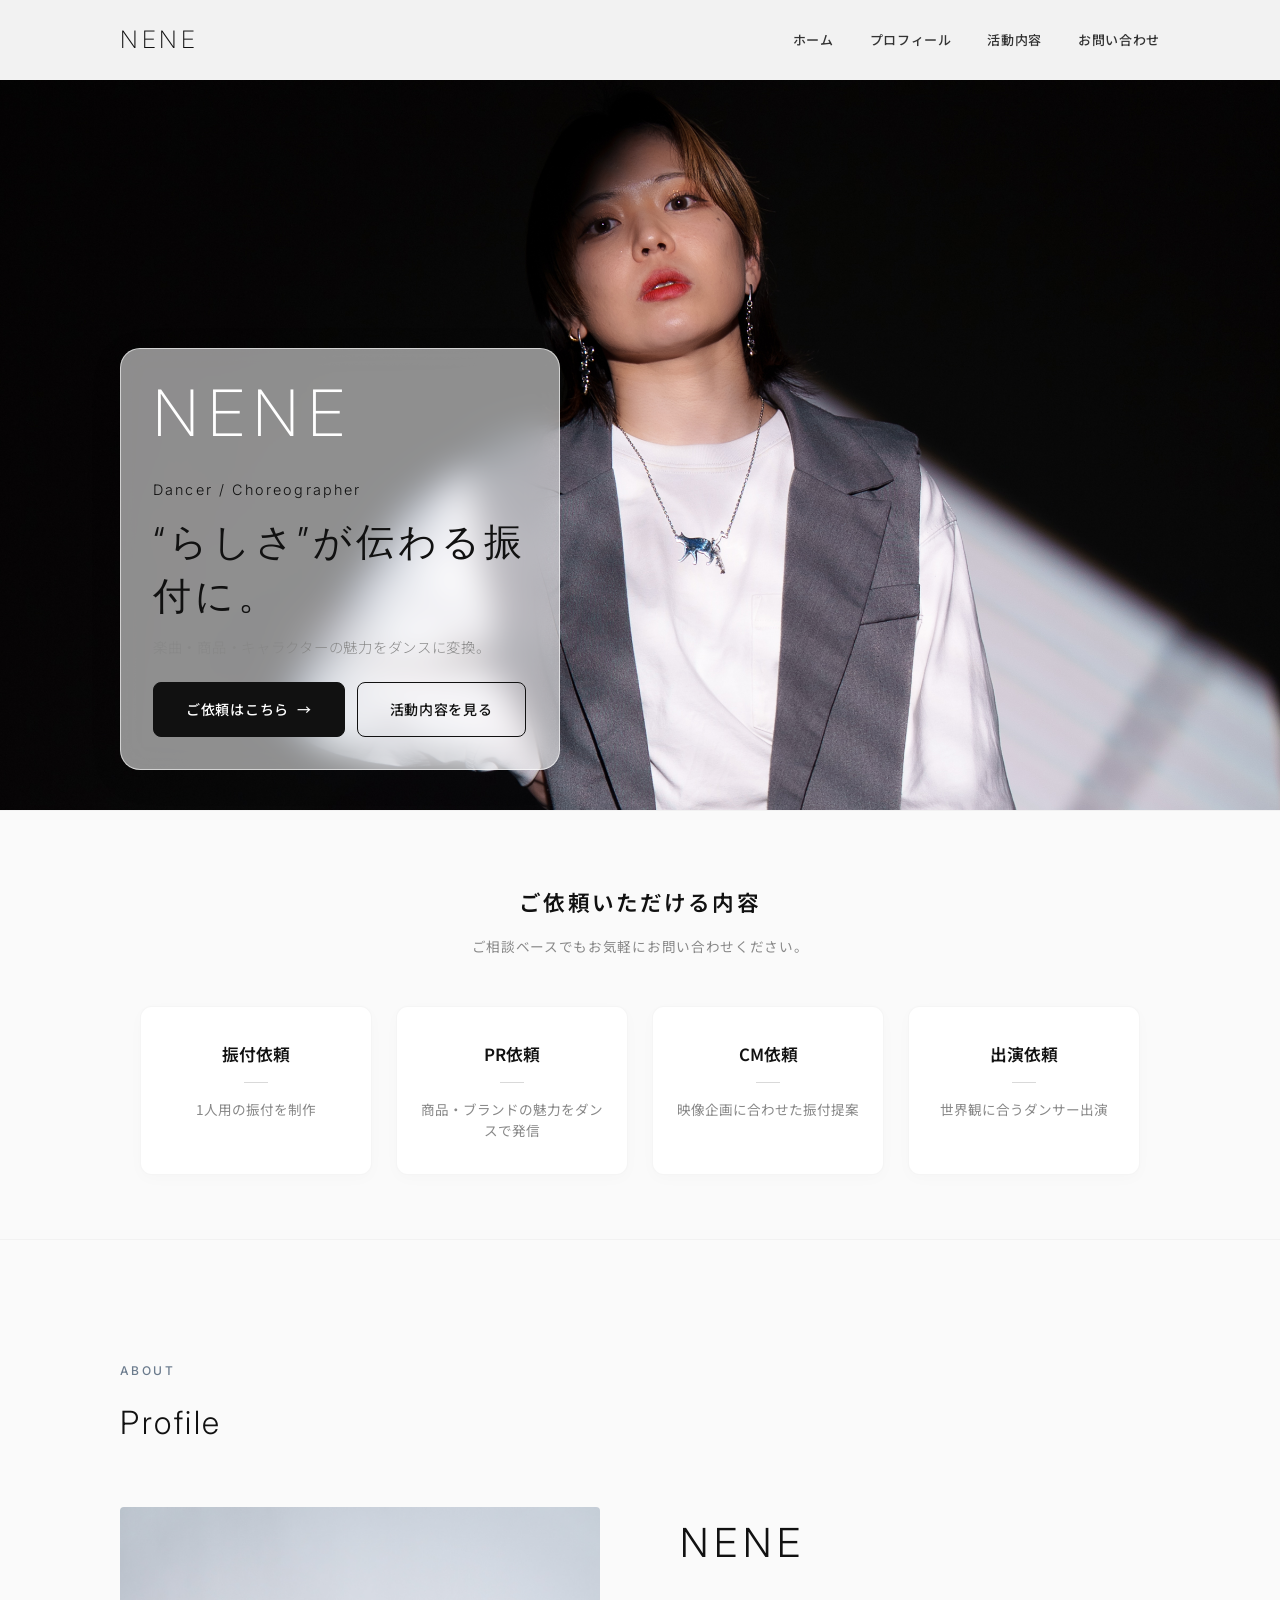
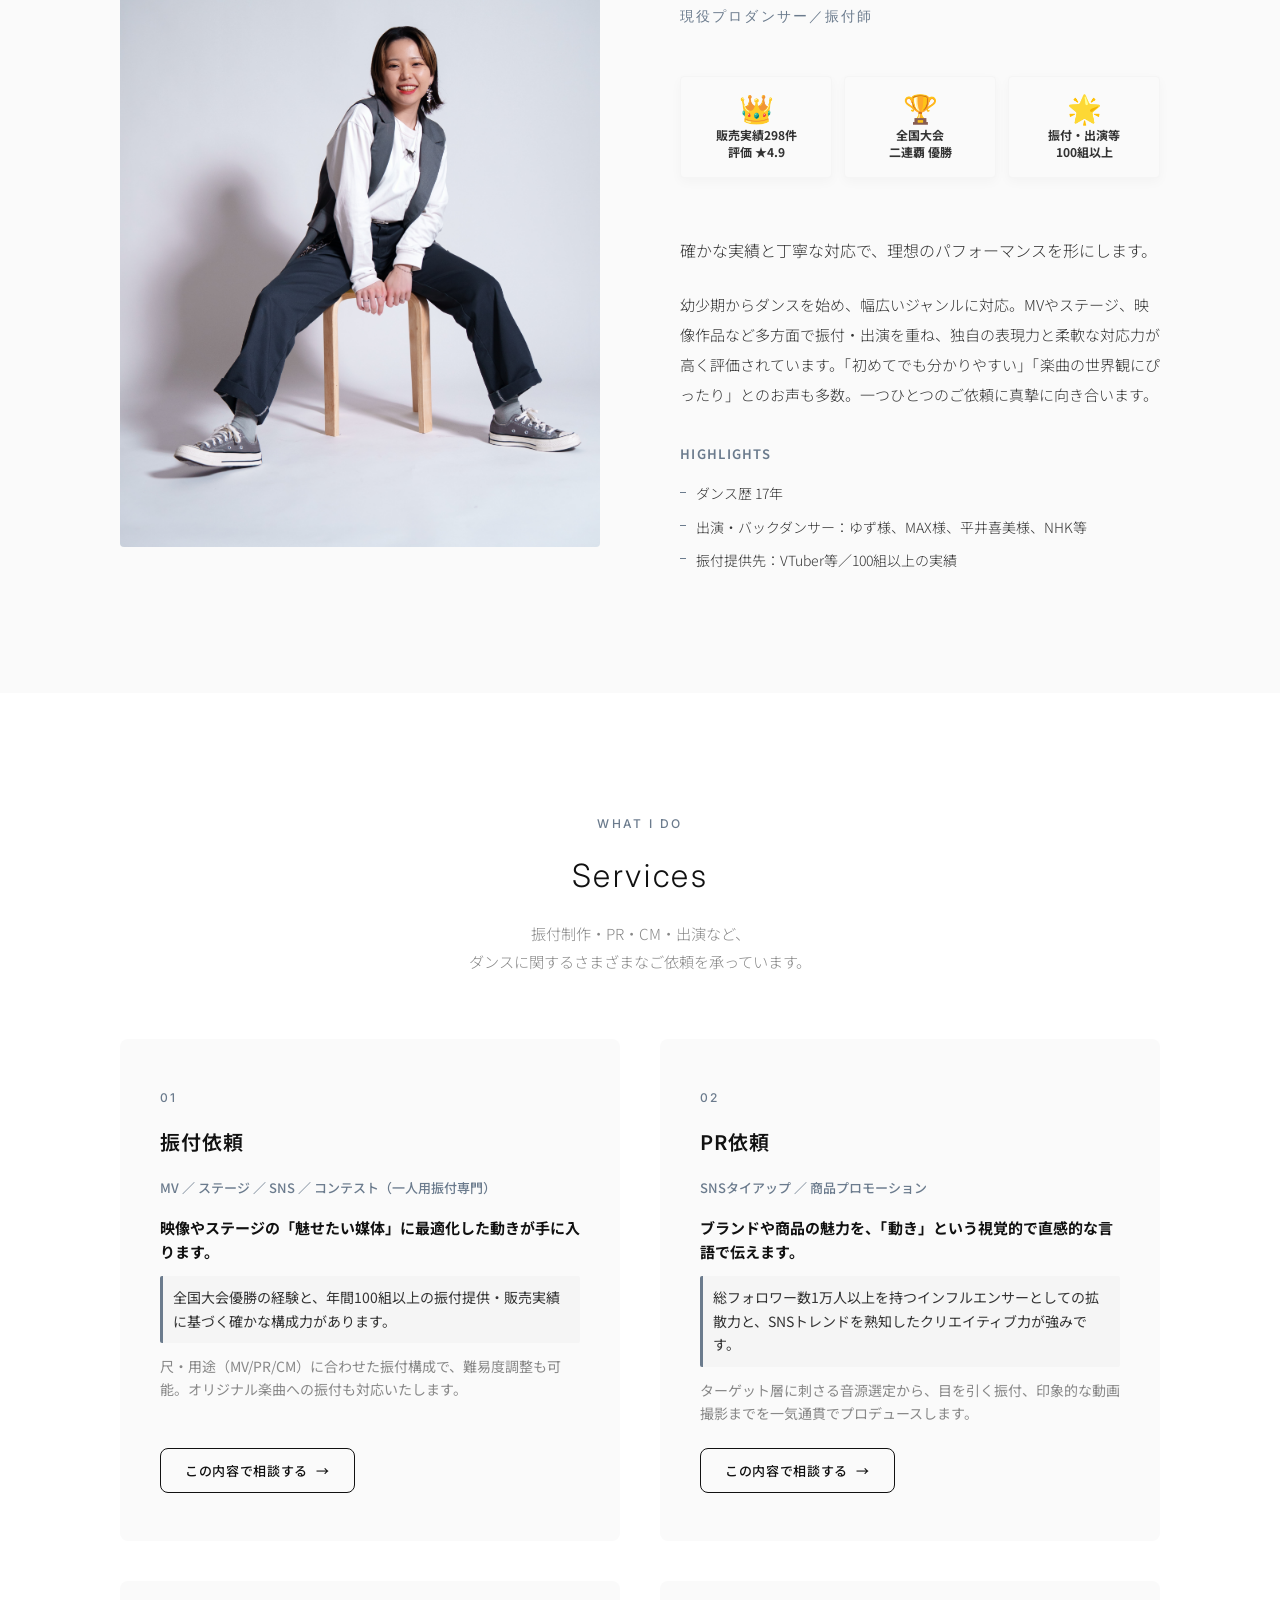
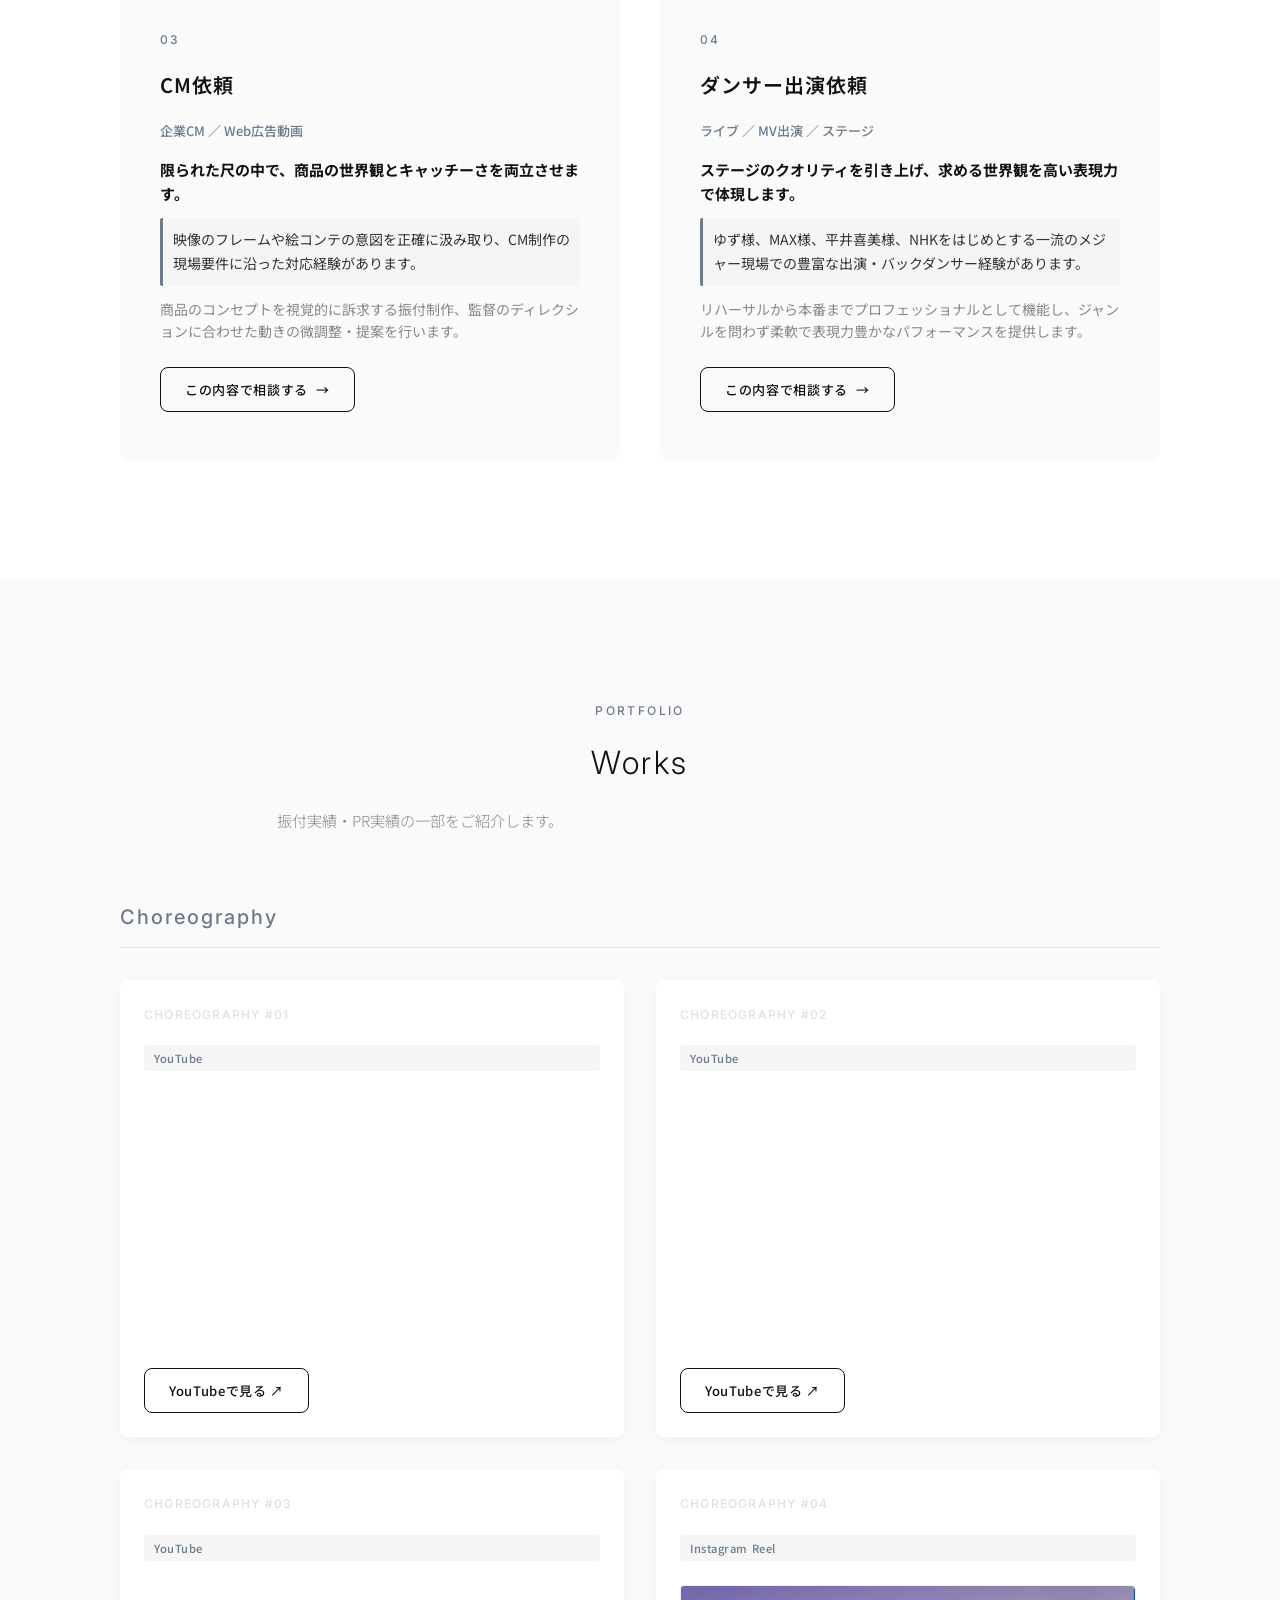
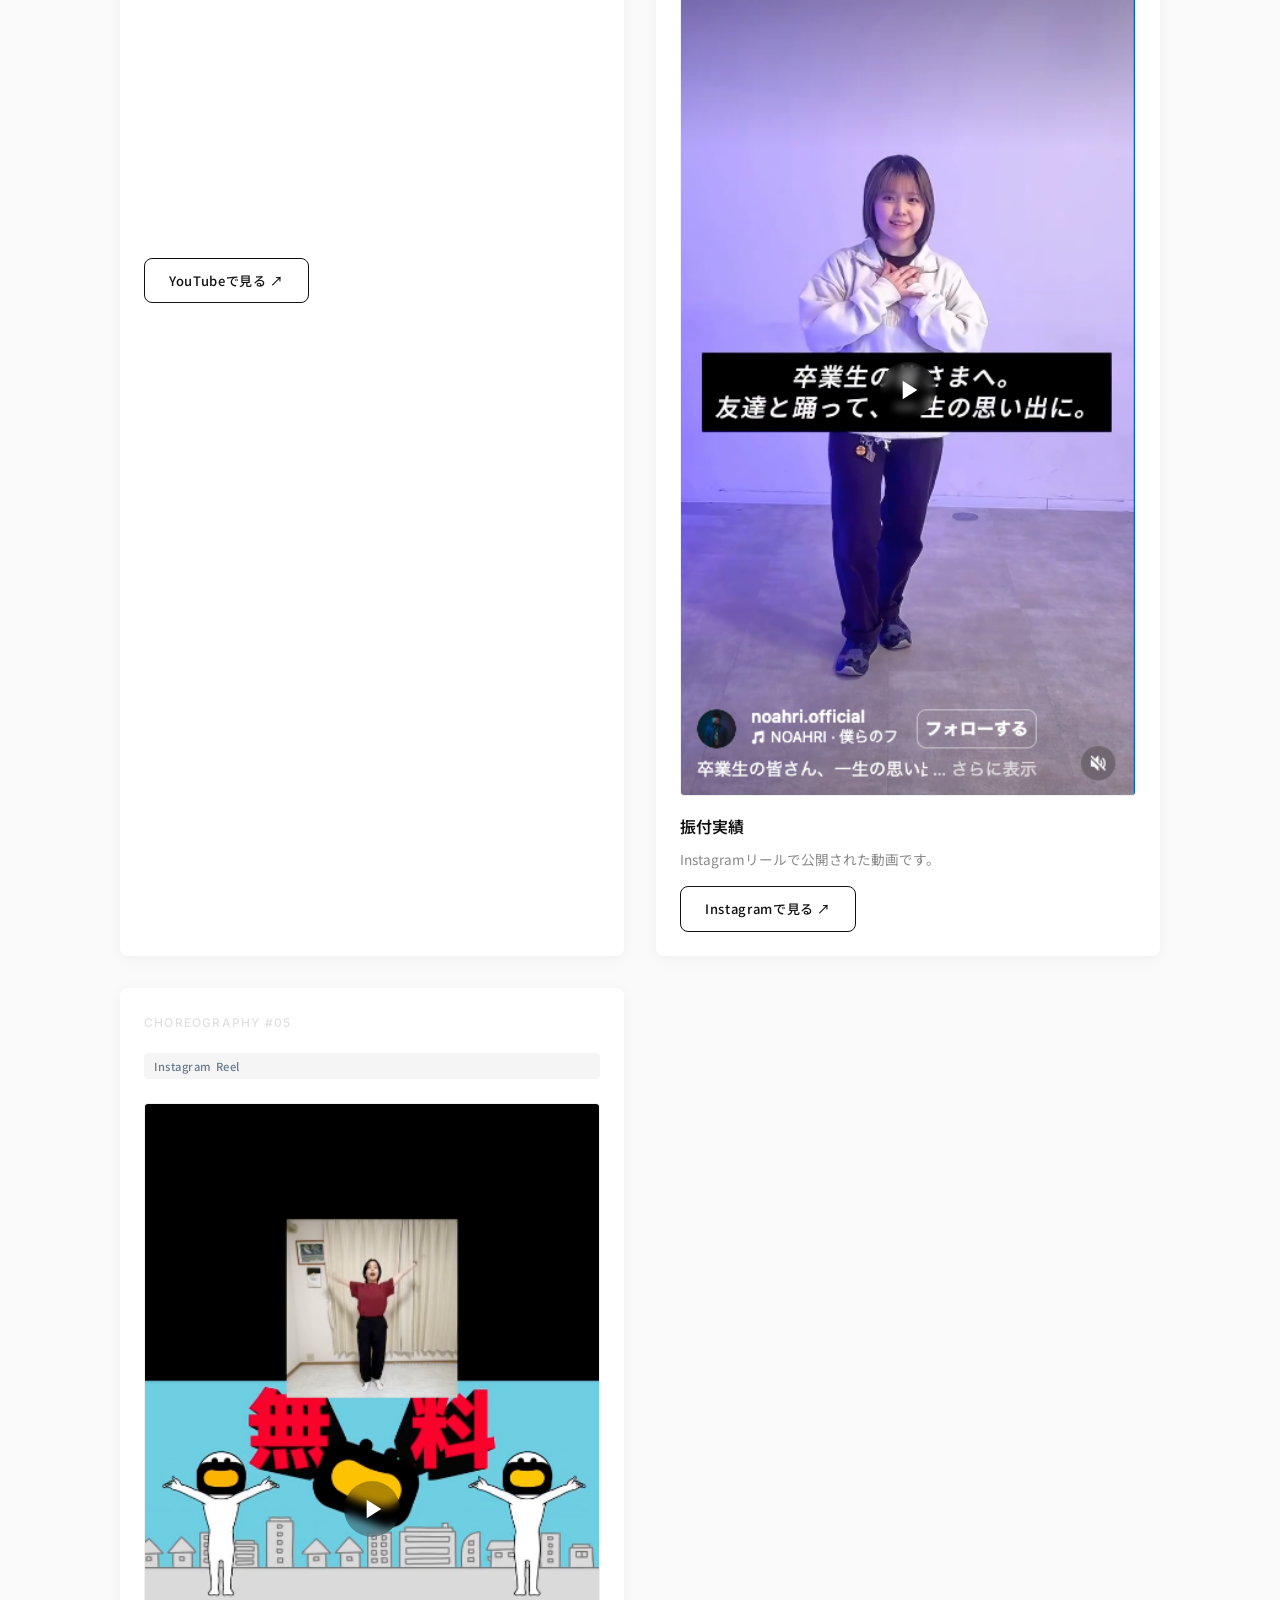
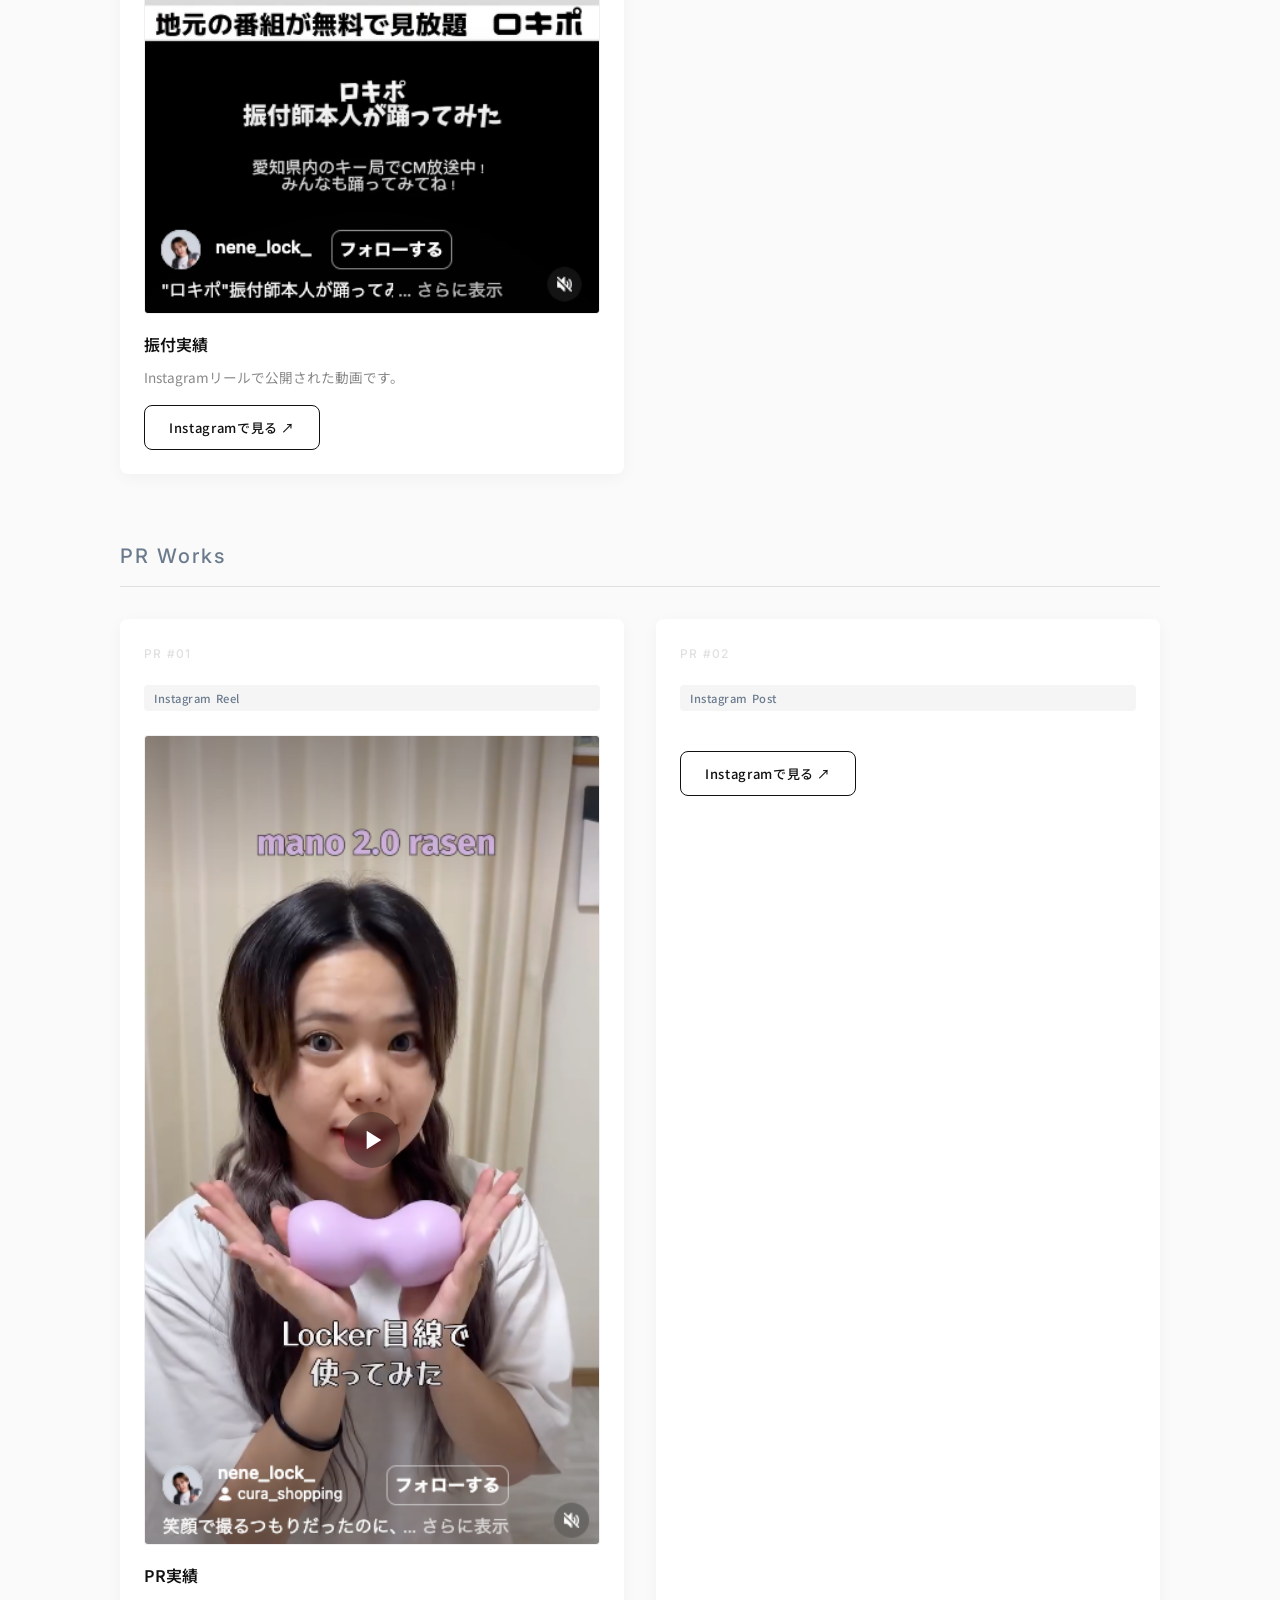
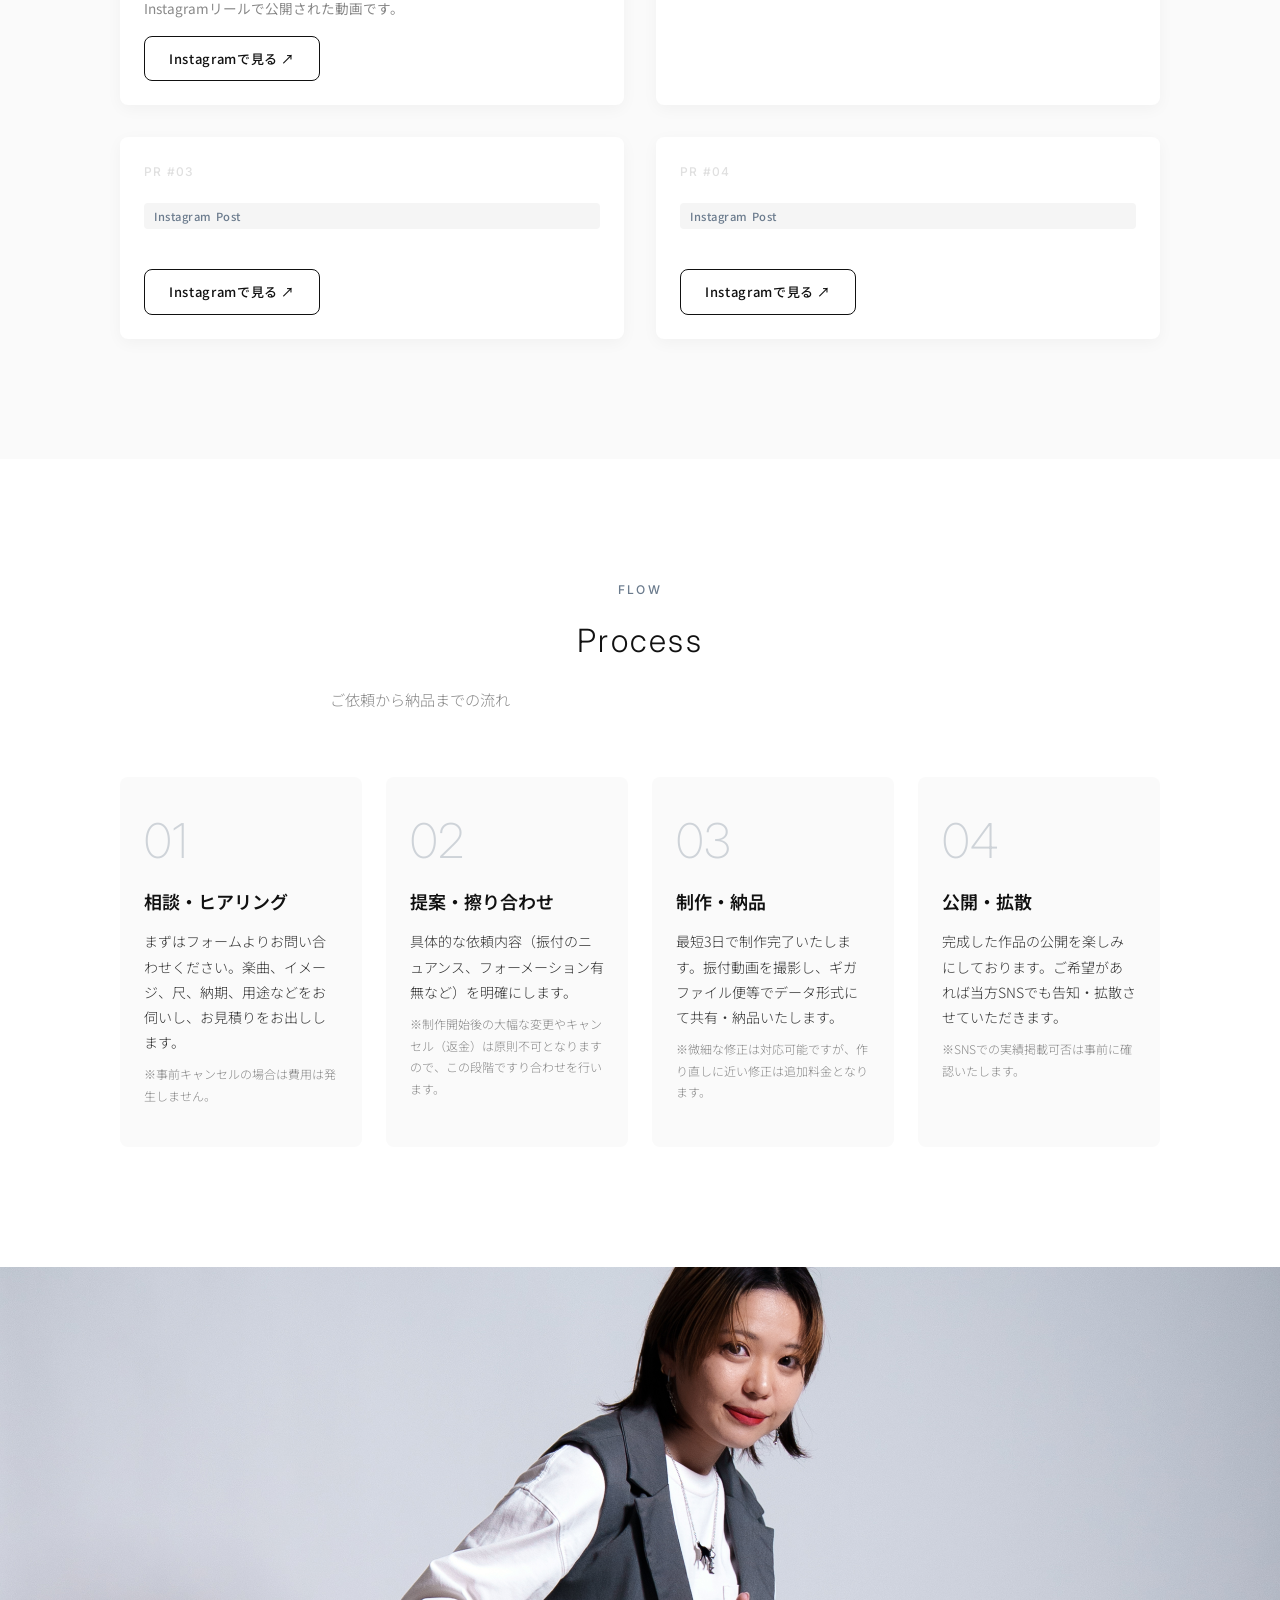
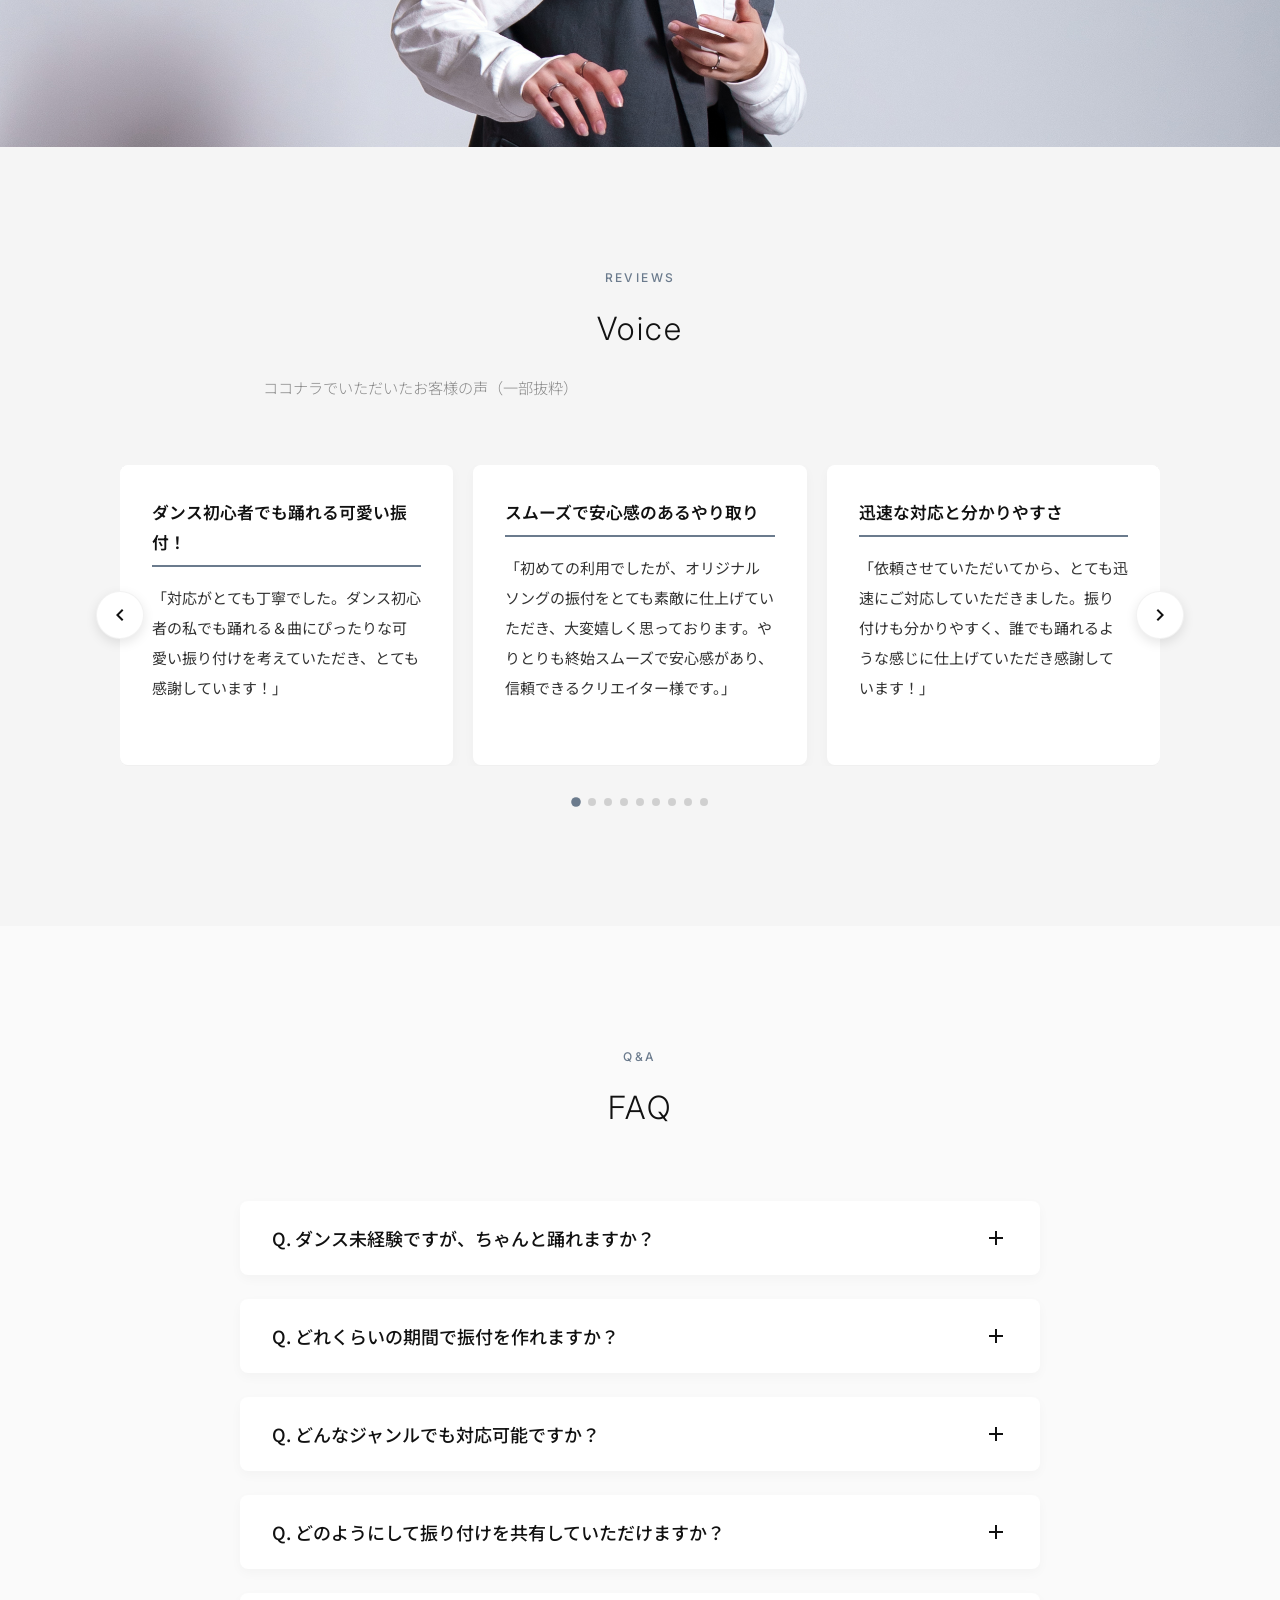
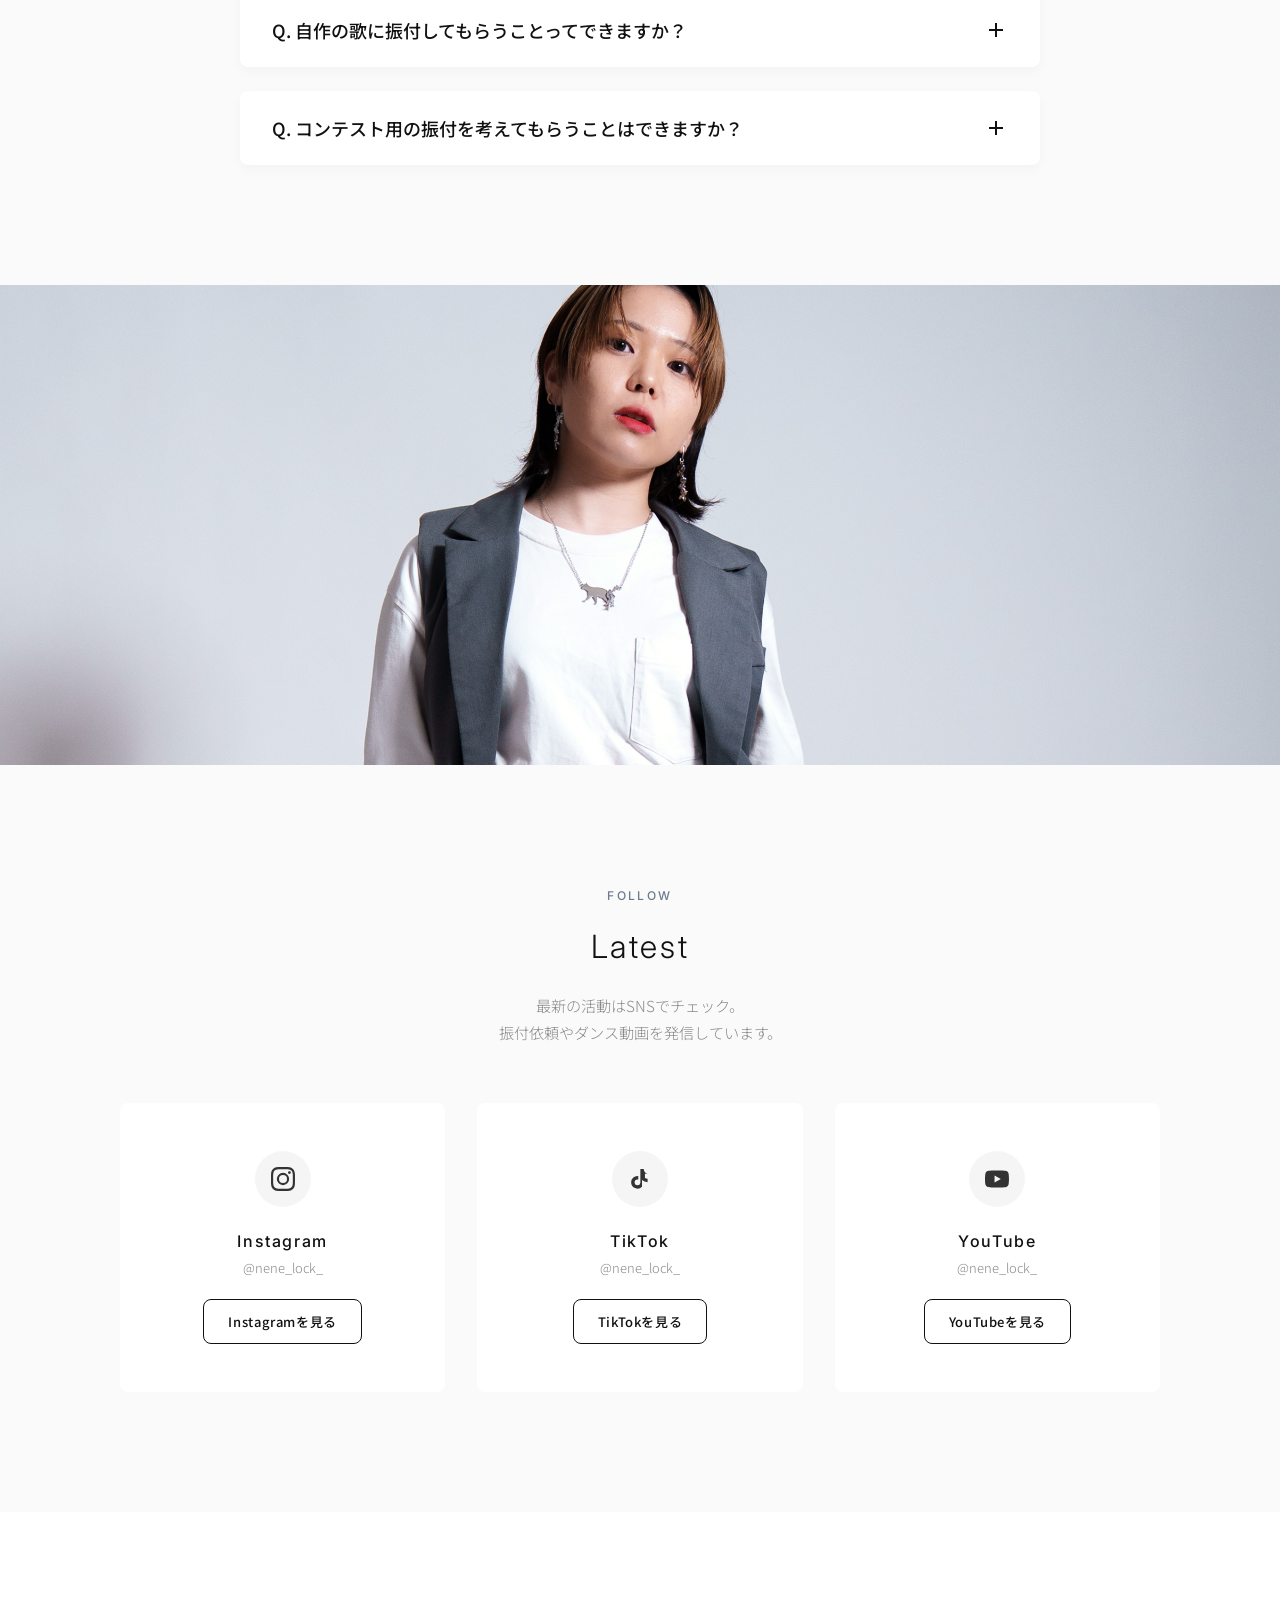
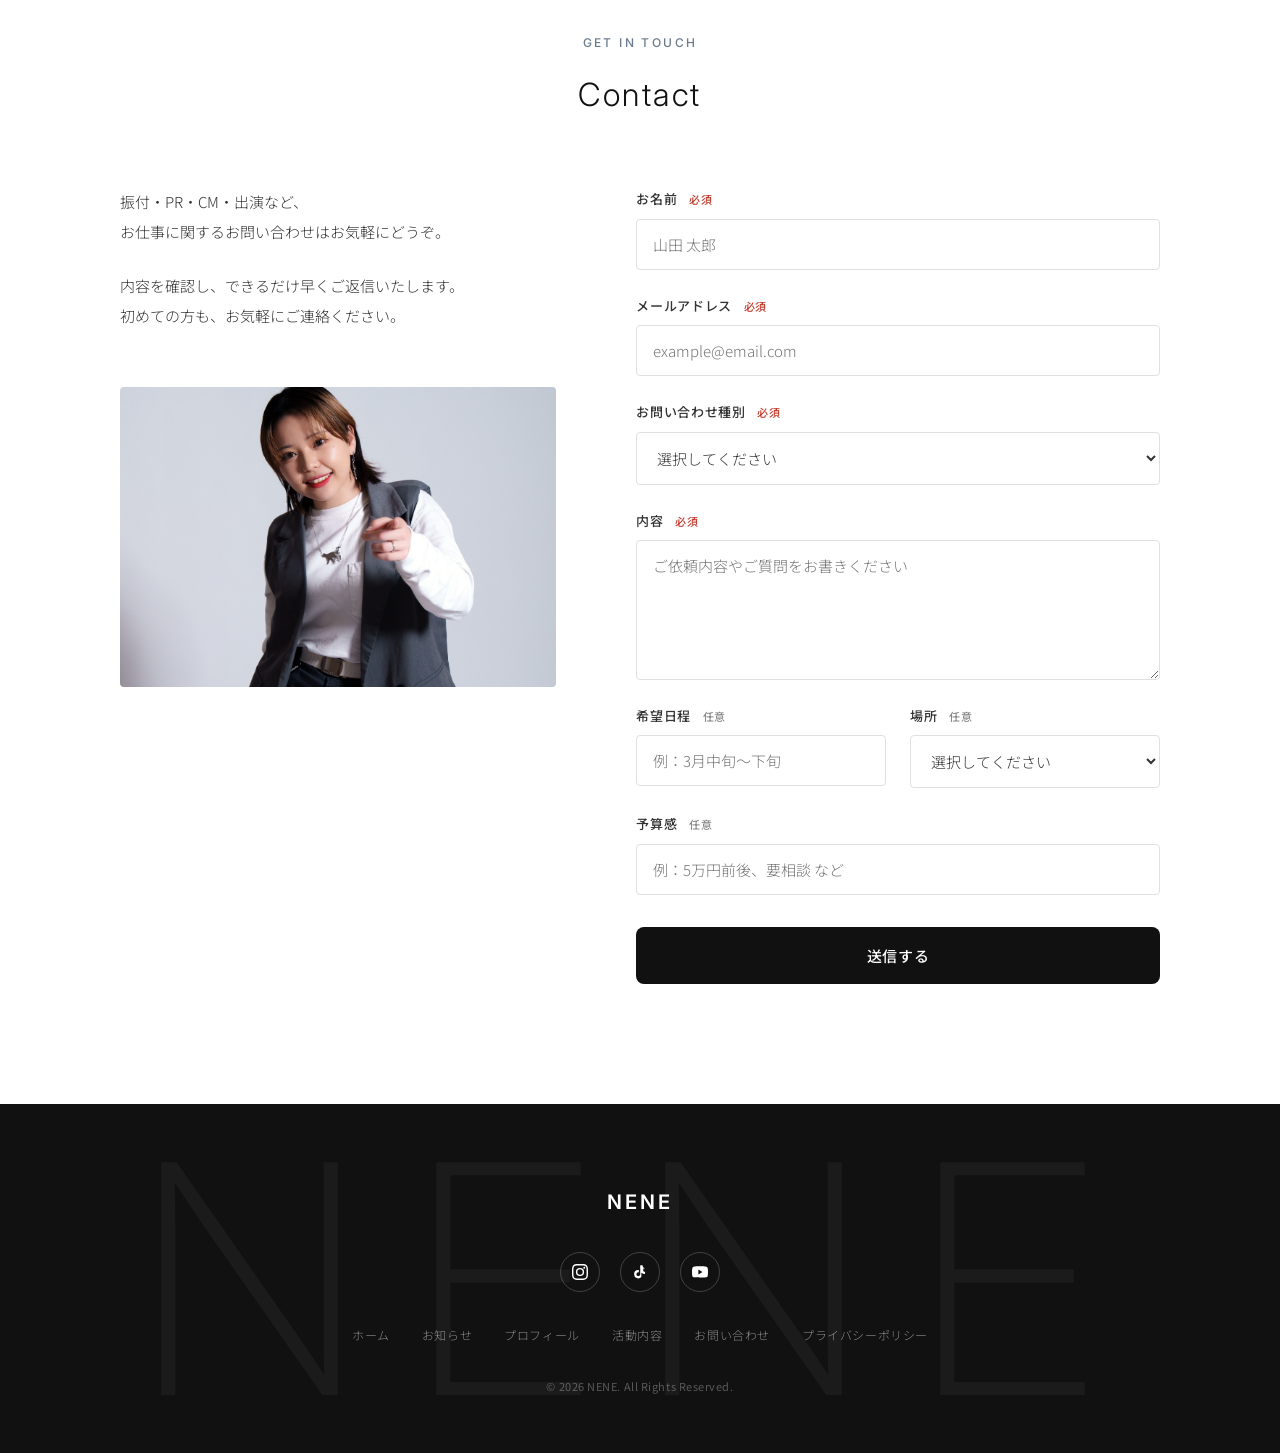
==== commit 4ec00dbd: "Add files via upload" ====
--- a/index.html
+++ b/index.html
@@ -58,7 +58,7 @@
             d="M19.59 6.69a4.83 4.83 0 01-3.77-4.25V2h-3.45v13.67a2.89 2.89 0 01-2.88 2.5 2.89 2.89 0 01-2.89-2.89 2.89 2.89 0 012.89-2.89c.28 0 .54.04.79.1v-3.51a6.37 6.37 0 00-.79-.05A6.34 6.34 0 003.15 15.2a6.34 6.34 0 0010.86 4.48V13a8.28 8.28 0 005.58 2.16v-3.45a4.85 4.85 0 01-2.65-.78v-4.24h2.65z" />
         </svg>
       </a>
-      <a href="https://www.youtube.com/@nene_lock_/videos" target="_blank" rel="noopener noreferrer"
+      <a href="https://www.youtube.com/@nene_lock_/" target="_blank" rel="noopener noreferrer"
         aria-label="YouTube">
         <svg viewBox="0 0 24 24" width="20" height="20" fill="currentColor">
           <path
@@ -269,6 +269,7 @@
           <!-- YouTube #1 -->
           <div class="works-card">
             <span class="works-label">Choreography #01</span>
+            <span class="works-badge">YouTube</span>
             <div class="works-embed works-embed-yt">
               <iframe src="https://www.youtube.com/embed/xOxJtlqkKCI" title="振付実績 #01" frameborder="0" allow="accelerometer; autoplay; clipboard-write; encrypted-media; gyroscope; picture-in-picture" allowfullscreen loading="lazy"></iframe>
             </div>
@@ -278,6 +279,7 @@
           <!-- YouTube #2 -->
           <div class="works-card">
             <span class="works-label">Choreography #02</span>
+            <span class="works-badge">YouTube</span>
             <div class="works-embed works-embed-yt">
               <iframe src="https://www.youtube.com/embed/Csf4BjTCCMw" title="振付実績 #02" frameborder="0" allow="accelerometer; autoplay; clipboard-write; encrypted-media; gyroscope; picture-in-picture" allowfullscreen loading="lazy"></iframe>
             </div>
@@ -287,6 +289,7 @@
           <!-- YouTube #3 -->
           <div class="works-card">
             <span class="works-label">Choreography #03</span>
+            <span class="works-badge">YouTube</span>
             <div class="works-embed works-embed-yt">
               <iframe src="https://www.youtube.com/embed/iagQCROB76g" title="振付実績 #03" frameborder="0" allow="accelerometer; autoplay; clipboard-write; encrypted-media; gyroscope; picture-in-picture" allowfullscreen loading="lazy"></iframe>
             </div>
@@ -296,10 +299,16 @@
           <!-- Instagram Reel #1 -->
           <div class="works-card">
             <span class="works-label">Choreography #04</span>
-            <div class="works-embed works-embed-ig">
-              <blockquote class="instagram-media" data-instgrm-permalink="https://www.instagram.com/reels/DU_LUDyiewB/" data-instgrm-version="14" style="max-width:540px; width:100%;">
-                <a href="https://www.instagram.com/reels/DU_LUDyiewB/"></a>
-              </blockquote>
+            <span class="works-badge">Instagram Reel</span>
+            <a href="https://www.instagram.com/reels/DU_LUDyiewB/" target="_blank" rel="noopener noreferrer" class="works-reel-link">
+              <img src="写真/reel/reel-01.png" alt="振付実績 #04" loading="lazy" class="works-reel-img">
+              <div class="works-reel-play-icon">
+                <svg viewBox="0 0 24 24" width="32" height="32" fill="white"><path d="M8 5v14l11-7z"/></svg>
+              </div>
+            </a>
+            <div class="works-reel-info">
+              <h4 class="works-reel-title">振付実績</h4>
+              <p class="works-reel-desc">Instagramリールで公開された動画です。</p>
             </div>
             <a href="https://www.instagram.com/reels/DU_LUDyiewB/" target="_blank" rel="noopener noreferrer" class="btn btn-outline btn-sm">Instagramで見る ↗</a>
           </div>
@@ -307,10 +316,16 @@
           <!-- Instagram Reel #2 -->
           <div class="works-card">
             <span class="works-label">Choreography #05</span>
-            <div class="works-embed works-embed-ig">
-              <blockquote class="instagram-media" data-instgrm-permalink="https://www.instagram.com/reels/DCgjMVsT45K/" data-instgrm-version="14" style="max-width:540px; width:100%;">
-                <a href="https://www.instagram.com/reels/DCgjMVsT45K/"></a>
-              </blockquote>
+            <span class="works-badge">Instagram Reel</span>
+            <a href="https://www.instagram.com/reels/DCgjMVsT45K/" target="_blank" rel="noopener noreferrer" class="works-reel-link">
+              <img src="写真/reel/reel-02.png" alt="振付実績 #05" loading="lazy" class="works-reel-img">
+              <div class="works-reel-play-icon">
+                <svg viewBox="0 0 24 24" width="32" height="32" fill="white"><path d="M8 5v14l11-7z"/></svg>
+              </div>
+            </a>
+            <div class="works-reel-info">
+              <h4 class="works-reel-title">振付実績</h4>
+              <p class="works-reel-desc">Instagramリールで公開された動画です。</p>
             </div>
             <a href="https://www.instagram.com/reels/DCgjMVsT45K/" target="_blank" rel="noopener noreferrer" class="btn btn-outline btn-sm">Instagramで見る ↗</a>
           </div>
@@ -326,10 +341,16 @@
           <!-- PR IG #1 -->
           <div class="works-card">
             <span class="works-label">PR #01</span>
-            <div class="works-embed works-embed-ig">
-              <blockquote class="instagram-media" data-instgrm-permalink="https://www.instagram.com/reels/DL1IF7Iz0f_/" data-instgrm-version="14" style="max-width:540px; width:100%;">
-                <a href="https://www.instagram.com/reels/DL1IF7Iz0f_/"></a>
-              </blockquote>
+            <span class="works-badge">Instagram Reel</span>
+            <a href="https://www.instagram.com/reels/DL1IF7Iz0f_/" target="_blank" rel="noopener noreferrer" class="works-reel-link">
+              <img src="写真/reel/reel-03.png" alt="PR実績 #01" loading="lazy" class="works-reel-img">
+              <div class="works-reel-play-icon">
+                <svg viewBox="0 0 24 24" width="32" height="32" fill="white"><path d="M8 5v14l11-7z"/></svg>
+              </div>
+            </a>
+            <div class="works-reel-info">
+              <h4 class="works-reel-title">PR実績</h4>
+              <p class="works-reel-desc">Instagramリールで公開された動画です。</p>
             </div>
             <a href="https://www.instagram.com/reels/DL1IF7Iz0f_/" target="_blank" rel="noopener noreferrer" class="btn btn-outline btn-sm">Instagramで見る ↗</a>
           </div>
@@ -337,6 +358,7 @@
           <!-- PR IG #2 -->
           <div class="works-card">
             <span class="works-label">PR #02</span>
+            <span class="works-badge">Instagram Post</span>
             <div class="works-embed works-embed-ig">
               <blockquote class="instagram-media" data-instgrm-permalink="https://www.instagram.com/p/DRmJO9FiaKw/" data-instgrm-version="14" style="max-width:540px; width:100%;">
                 <a href="https://www.instagram.com/p/DRmJO9FiaKw/"></a>
@@ -348,6 +370,7 @@
           <!-- PR IG #3 -->
           <div class="works-card">
             <span class="works-label">PR #03</span>
+            <span class="works-badge">Instagram Post</span>
             <div class="works-embed works-embed-ig">
               <blockquote class="instagram-media" data-instgrm-permalink="https://www.instagram.com/p/DQ6hiFNidvi/" data-instgrm-version="14" style="max-width:540px; width:100%;">
                 <a href="https://www.instagram.com/p/DQ6hiFNidvi/"></a>
@@ -359,6 +382,7 @@
           <!-- PR IG #4 -->
           <div class="works-card">
             <span class="works-label">PR #04</span>
+            <span class="works-badge">Instagram Post</span>
             <div class="works-embed works-embed-ig">
               <blockquote class="instagram-media" data-instgrm-permalink="https://www.instagram.com/p/DHJIjibTIIt/" data-instgrm-version="14" style="max-width:540px; width:100%;">
                 <a href="https://www.instagram.com/p/DHJIjibTIIt/"></a>
@@ -666,7 +690,7 @@
         </a>
 
         <!-- YouTube -->
-        <a href="https://www.youtube.com/@nene_lock_/videos" target="_blank" rel="noopener noreferrer" class="sns-card">
+        <a href="https://www.youtube.com/@nene_lock_/" target="_blank" rel="noopener noreferrer" class="sns-card">
           <div class="sns-icon">
             <svg viewBox="0 0 24 24">
               <path
--- a/style.css
+++ b/style.css
@@ -1114,6 +1114,7 @@
   flex-direction: column;
   gap: 12px;
   user-select: none;
+  white-space: normal;
 }
 
 .voice-catch {
@@ -1127,9 +1128,10 @@
 
 .voice-text {
   font-size: 0.9375rem;
-  line-height: 1.8;
+  line-height: 2;
   color: var(--c-dark);
   font-weight: var(--fw-regular);
+  white-space: normal;
 }
 
 /* Navigation Buttons */
@@ -1246,6 +1248,19 @@
   letter-spacing: 0.1em;
   text-transform: uppercase;
   color: var(--c-mid-gray);
+  margin-bottom: 4px;
+}
+
+.works-badge {
+  display: inline-block;
+  padding: 3px 10px;
+  background-color: var(--c-light-gray);
+  color: var(--c-accent);
+  font-size: 0.7rem;
+  font-weight: var(--fw-medium);
+  border-radius: 4px;
+  letter-spacing: 0.05em;
+  margin-bottom: 8px;
 }
 
 /* YouTube 16:9 レスポンシブ */
@@ -1277,6 +1292,69 @@
 .works-embed-ig .instagram-media {
   margin: 0 auto !important;
   min-width: 0 !important;
+}
+
+/* Instagram Reel Fallback Card */
+.works-reel-link {
+  position: relative;
+  display: block;
+  width: 100%;
+  aspect-ratio: 9 / 16;
+  background-color: var(--c-off-white);
+  border-radius: var(--radius-sm);
+  overflow: hidden;
+  border: 1px solid rgba(0, 0, 0, 0.04);
+}
+
+.works-reel-img {
+  width: 100%;
+  height: 100%;
+  object-fit: cover;
+  transition: transform 0.5s ease;
+}
+
+.works-reel-link:hover .works-reel-img {
+  transform: scale(1.05);
+}
+
+.works-reel-play-icon {
+  position: absolute;
+  top: 50%;
+  left: 50%;
+  transform: translate(-50%, -50%);
+  width: 56px;
+  height: 56px;
+  background-color: rgba(0, 0, 0, 0.3);
+  backdrop-filter: blur(4px);
+  -webkit-backdrop-filter: blur(4px);
+  border-radius: 50%;
+  display: flex;
+  align-items: center;
+  justify-content: center;
+  transition: background-color var(--transition-base);
+  pointer-events: none;
+}
+
+.works-reel-link:hover .works-reel-play-icon {
+  background-color: rgba(0, 0, 0, 0.5);
+}
+
+.works-reel-info {
+  display: flex;
+  flex-direction: column;
+  gap: 8px;
+}
+
+.works-reel-title {
+  font-size: 1rem;
+  font-weight: var(--fw-semibold);
+  color: var(--c-black);
+}
+
+.works-reel-desc {
+  font-size: 0.85rem;
+  color: var(--c-text-gray);
+  line-height: 1.6;
 }
 
 .works-card .btn {
@@ -1728,15 +1806,55 @@
     gap: 48px;
   }
 
+  .voice-carousel {
+    padding-bottom: 60px;
+  }
+
+  .voice-track-container {
+    overflow-x: auto;
+    scroll-snap-type: x mandatory;
+    scrollbar-width: none;
+    -webkit-overflow-scrolling: touch;
+    padding-bottom: 24px;
+    margin-bottom: -24px;
+  }
+
+  .voice-track-container::-webkit-scrollbar {
+    display: none;
+  }
+
+  .voice-track {
+    padding: 0 5%;
+    transform: none !important;
+    transition: none !important;
+  }
+
   .voice-card {
-    flex: 0 0 100%;
-    padding: 24px;
-  }
-
-  /* Navigation buttons mostly disappear or get smaller on mobile */
+    flex: 0 0 90%;
+    padding: 32px 24px;
+    scroll-snap-align: center;
+  }
+
+  /* Show navigation buttons firmly positioned at bottom on mobile */
   .voice-nav-btn {
-    display: none;
-    /* Let drag/swipe handle mobile navigation */
+    display: flex;
+    top: auto;
+    bottom: 0px;
+    width: 44px;
+    height: 44px;
+    transform: none;
+  }
+
+  .voice-nav-btn.prev {
+    left: 24px;
+  }
+
+  .voice-nav-btn.next {
+    right: 24px;
+  }
+
+  .voice-dots {
+    bottom: 18px;
   }
 
   .process-grid {
@@ -1770,15 +1888,17 @@
     min-height: 100vh;
     flex-direction: column;
     align-items: center;
+    justify-content: flex-start;
     background-color: var(--c-off-white);
   }
 
   .hero-bg {
-    position: absolute;
+    position: relative;
     top: 0;
     left: 0;
     width: 100%;
-    height: 100%;
+    height: 60vh;
+    min-height: 400px;
   }
 
   .hero-overlay {
@@ -1786,27 +1906,34 @@
   }
 
   .hero-content {
-    width: 88%;
-    max-width: 400px;
-    margin: auto auto 24px auto;
-    padding: 24px;
-    background-color: rgba(255, 255, 255, 0.55);
-    backdrop-filter: blur(16px);
-    -webkit-backdrop-filter: blur(16px);
-    border: 1px solid rgba(255, 255, 255, 0.5);
+    position: relative;
+    z-index: 10;
+    width: 92%;
+    max-width: 440px;
+    margin: -40px auto 48px auto;
+    padding: 28px 24px;
+    background-color: rgba(255, 255, 255, 0.84);
+    backdrop-filter: blur(20px);
+    -webkit-backdrop-filter: blur(20px);
+    border: 1px solid rgba(255, 255, 255, 0.9);
     border-radius: 16px;
-    box-shadow: 0 8px 32px rgba(0, 0, 0, 0.1);
+    box-shadow: 0 8px 32px rgba(0, 0, 0, 0.08);
     color: var(--c-black);
     justify-content: center;
-  }
-
-  .hero-catch,
+    text-align: center;
+  }
+
+  .hero-catch {
+    color: #111111;
+    font-weight: var(--fw-medium);
+  }
+
   .hero-sub {
-    color: var(--c-black);
+    color: #444444;
   }
 
   .hero-sub-copy {
-    color: var(--c-text-gray);
+    color: #666666;
   }
 
   .hero-slide {
@@ -1820,18 +1947,18 @@
 
   .hero-sub {
     font-size: 0.75rem;
-    margin-bottom: 20px;
+    margin-bottom: 16px;
   }
 
   .hero-sub-copy {
-    font-size: 0.8rem;
-    line-height: 1.5;
-    margin-bottom: 20px;
+    font-size: 0.85rem;
+    line-height: 1.6;
+    margin-bottom: 24px;
   }
 
   .hero-cta {
     flex-direction: column;
-    gap: 8px;
+    gap: 12px;
   }
 
   .hero-cta .btn {
@@ -1958,6 +2085,7 @@
 
   .hero-logo-text {
     font-size: 2.75rem;
+    color: #b8b8b8;
   }
 
   .voice-carousel {
